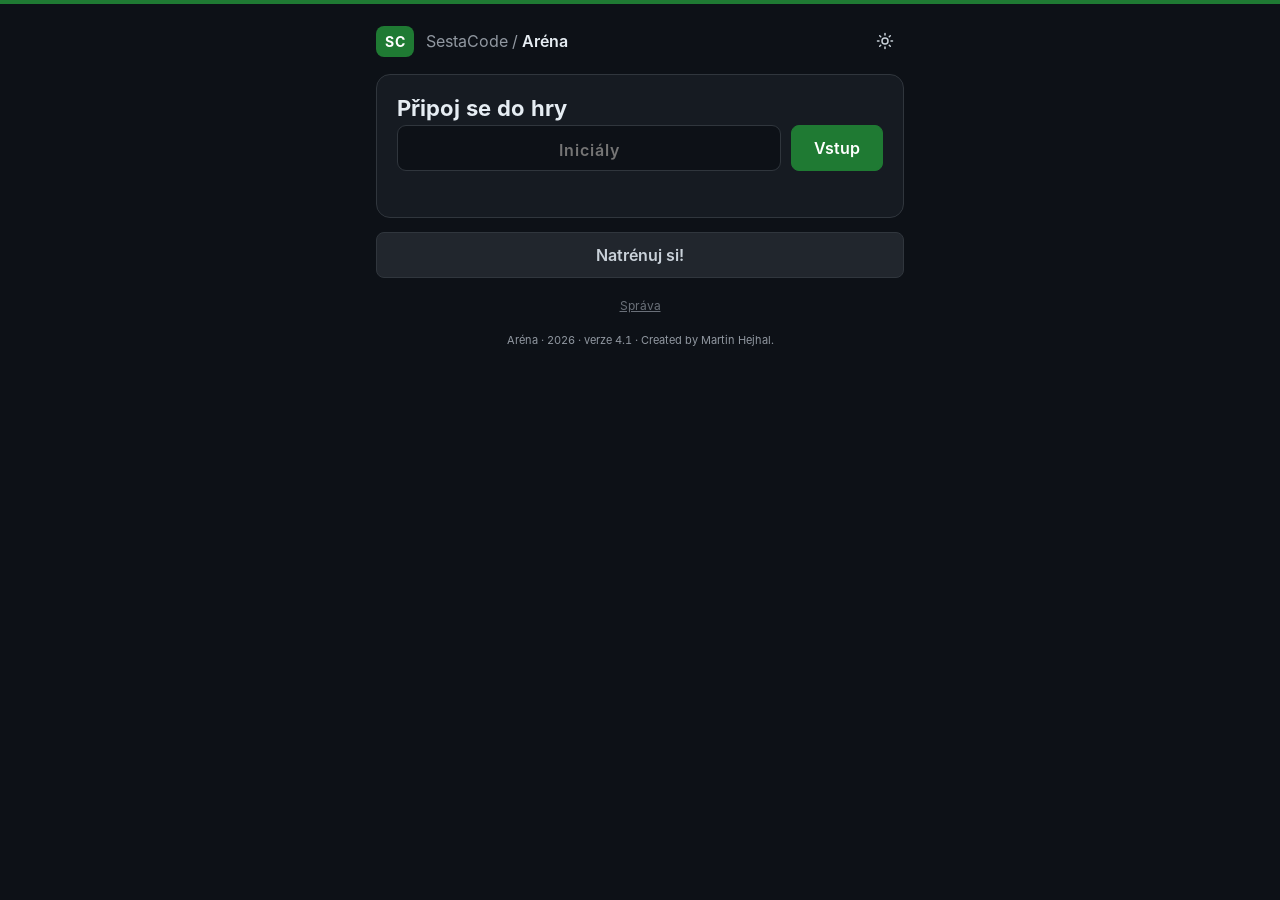
==== arena/index.html @ a72d05cd "Add files via upload" ====
<!DOCTYPE html>
<html lang="cs" data-theme="dark">
<head>
<meta charset="utf-8">
<meta name="viewport" content="width=device-width, initial-scale=1, viewport-fit=cover">
<title>SestaCode / Aréna</title>
<!-- Aréna v4.1 · 18. 11. 2026 · součást SestaCode (složka arena/) · Martin Hejhal -->
<link rel="icon" href="data:image/svg+xml,%3Csvg xmlns='http://www.w3.org/2000/svg' viewBox='0 0 32 32'%3E%3Crect width='32' height='32' rx='9' fill='%231A7F37'/%3E%3Cpath d='m20 22 6-6-6-6M12 10l-6 6 6 6' fill='none' stroke='%23fff' stroke-width='2.4' stroke-linecap='round' stroke-linejoin='round'/%3E%3C/svg%3E">
<style>
/* písmo ze SestaCode (shared/fonts) */
@font-face{font-family:'Inter';font-style:normal;font-weight:400;font-display:swap;src:url(../shared/fonts/inter-400.woff) format('woff')}
@font-face{font-family:'Inter';font-style:normal;font-weight:500;font-display:swap;src:url(../shared/fonts/inter-500.woff) format('woff')}
@font-face{font-family:'Inter';font-style:normal;font-weight:600;font-display:swap;src:url(../shared/fonts/inter-600.woff) format('woff')}
@font-face{font-family:'Inter';font-style:normal;font-weight:700;font-display:swap;src:url(../shared/fonts/inter-700.woff) format('woff')}
@font-face{font-family:'Inter';font-style:normal;font-weight:800;font-display:swap;src:url(../shared/fonts/inter-700.woff) format('woff')}
@font-face{font-family:'JetBrains Mono';font-style:normal;font-weight:400;font-display:swap;src:url(../shared/fonts/jetbrains-mono-400.woff) format('woff')}
@font-face{font-family:'JetBrains Mono';font-style:normal;font-weight:700;font-display:swap;src:url(../shared/fonts/jetbrains-mono-700.woff) format('woff')}
a.logo-tile{text-decoration:none}
:root,[data-theme="dark"]{
  --accent:#1F7A33;--accent-fg:#FFFFFF;--accent-soft:#11241A;--accent-text:#4AC26B;
  --text:#E6EDF3;--text-2:#C9D1D9;--muted:#9198A1;
  --bg-app:#161B22;--bg-work:#0D1117;--bg-canvas:#12171E;--bg-subtle:#21262D;--border:#30363D;
  --danger:#F85149;--coin:#D29922;--coin-b:#9E6A03;--wall:#4A525D;--wall-b:#6E7681;--cell:#1F252E;--cell-b:#3D4550;--grid:#0D1117;
  --seq-bg:#0C2138;--seq-b:#1F6FEB;--seq-t:#79C0FF;
  --rep-bg:#2A1A0C;--rep-b:#9A4F12;--rep-t:#FFA657;--if-bg:#221637;--if-b:#8957E5;--if-t:#D2A8FF;
  --p0:#4AC26B;--p1:#39C5CF;--p2:#F778BA;--p3:#FF7B72;--p4:#79C0FF;--p5:#E3B341;--p6:#D2A8FF;--p7:#FFA657;--p8:#C9D1D9;--p9:#C69C6D;--p10:#A371F7;--p11:#3FB9A0;--p12:#8B949E;--p13:#E5534B;
  --on-p:#0D1117;
}
[data-theme="light"]{
  --accent:#116329;--accent-fg:#FFFFFF;--accent-soft:#E3F2E7;--accent-text:#116329;
  --text:#1F2328;--text-2:#424A53;--muted:#59636E;
  --bg-app:#FFFFFF;--bg-work:#F6F8FA;--bg-canvas:#FFFFFF;--bg-subtle:#EFF2F5;--border:#D8DEE4;
  --danger:#CF222E;--coin:#D4A72C;--coin-b:#9A6700;--wall:#AEB8C2;--wall-b:#8C959F;--cell:#EDF0F3;--cell-b:#C3CBD3;--grid:#DCE1E6;
  --seq-bg:#DDF4FF;--seq-b:#54AEFF;--seq-t:#0550AE;
  --rep-bg:#FFF1E5;--rep-b:#FB8F44;--rep-t:#953800;--if-bg:#FBEFFF;--if-b:#C297FF;--if-t:#6639BA;
  --p0:#1A7F37;--p1:#1B7C83;--p2:#BF3989;--p3:#CF222E;--p4:#0969DA;--p5:#9A6700;--p6:#8250DF;--p7:#BC4C00;--p8:#424A53;--p9:#7D4E24;--p10:#6E40C9;--p11:#0A7B6A;--p12:#6E7781;--p13:#A40E26;
  --on-p:#FFFFFF;
}
*{box-sizing:border-box;-webkit-tap-highlight-color:transparent}
html,body{margin:0}
body{font-family:Inter,system-ui,-apple-system,"Segoe UI",sans-serif;font-feature-settings:"tnum";background:var(--bg-work);color:var(--text);font-size:14px;min-height:100vh}
body.t-mode{height:100vh;overflow:hidden}
button{font:inherit;color:inherit;cursor:pointer}
svg.i{width:18px;height:18px;fill:none;stroke:currentColor;stroke-width:2;stroke-linecap:round;stroke-linejoin:round;flex:none}
.mono{font-family:"JetBrains Mono",ui-monospace,monospace}
.view{display:none}
.view.on{display:flex}
.stripe{height:4px;background:var(--accent);flex:none}
.logo-tile{background:var(--accent);color:var(--accent-fg);font-weight:700;font-size:14px;padding:7px 9px;border-radius:8px;letter-spacing:.5px}
.ibtn{width:38px;height:38px;border-radius:8px;border:1px solid transparent;background:transparent;display:flex;align-items:center;justify-content:center;color:var(--text-2);flex:none}
.ibtn:hover{background:var(--bg-subtle);border-color:var(--border)}
.btn{height:38px;padding:0 15px;border-radius:8px;border:1px solid var(--border);background:var(--bg-subtle);display:inline-flex;align-items:center;justify-content:center;gap:7px;font-size:14px;font-weight:500;color:var(--text-2);white-space:nowrap}
.btn:hover{border-color:var(--muted)}
.btn.primary{background:var(--accent);border-color:var(--accent);color:var(--accent-fg)}
.btn.primary:hover{filter:brightness(1.1)}
.btn.ghost{background:transparent}
.btn[disabled]{opacity:.5;cursor:default;filter:none}
.btn.big{height:46px;font-size:16px;font-weight:600;padding:0 22px}
.card{background:var(--bg-app);border:1px solid var(--border);border-radius:14px}
.err{color:var(--danger);font-size:13px;min-height:18px;margin-top:8px}
.demo-badge{display:none;font-size:11px;color:var(--rep-t);border:1px solid var(--rep-b);border-radius:6px;padding:2px 7px}
body.demo .demo-badge{display:inline-block}

/* ===== Žák: vstup ===== */
#vStart,#vStudent{flex-direction:column;min-height:100vh}
.s-wrap{width:100%;max-width:560px;margin:0 auto;padding:18px 16px 28px;display:flex;flex-direction:column;gap:14px;flex:1}
.s-top{display:flex;align-items:center;gap:12px}
.s-top .nm{font-size:16px}.s-top .nm span{color:var(--muted)}.s-top .nm b{font-weight:600}
.s-top .sp{flex:1}
.join{padding:20px}
.join h1{margin:0 0 4px;font-size:22px}
.join p{margin:0 0 14px;color:var(--muted)}
.join-row{display:flex;gap:10px}
.join input{flex:1;min-width:0;height:46px;border-radius:9px;border:1px solid var(--border);background:var(--bg-work);color:var(--text);font:inherit;font-size:22px;font-weight:800;text-align:center;text-transform:uppercase;letter-spacing:4px}
.join input::placeholder{font-size:16px;letter-spacing:1px;font-weight:600;text-transform:none}
.join input:focus{outline:2px solid var(--accent-text);outline-offset:0}
.tut{padding:18px}
.tut h2{margin:0 0 4px;font-size:17px}
.tut>p{margin:0 0 12px;color:var(--muted);font-size:13px;line-height:1.5}
.tut-done{padding:14px 16px;color:var(--accent-text);background:var(--accent-soft);border-radius:10px;font-size:14px;line-height:1.5;margin-top:10px}
.sprava{align-self:center;background:none;border:none;color:var(--muted);font-size:12px;padding:6px 10px;text-decoration:underline;opacity:.7}
.s-foot{text-align:center;font-size:11px;color:var(--muted);padding-bottom:6px}
.miniwrap{display:flex;justify-content:center;margin:4px 0 14px}

/* ===== Žák: editor ===== */
.s-head{position:sticky;top:0;z-index:20;background:var(--bg-app);border-bottom:1px solid var(--border)}
.s-head-in{max-width:560px;margin:0 auto;display:flex;align-items:center;gap:12px;padding:10px 16px}
.me-tok{width:44px;height:44px;position:relative;flex:none}
.s-info{flex:1;min-width:0}
.s-info b{display:block;font-size:15px;font-weight:600}
.s-info small{color:var(--muted);font-size:12px}
.s-status{font-size:13px;line-height:1.5;padding:10px 14px;border-radius:10px;background:var(--bg-subtle);color:var(--text-2)}
.s-status.ok{background:var(--accent-soft);color:var(--accent-text)}
.s-status.run{background:var(--rep-bg);color:var(--rep-t)}

/* ===== Editor (společný) ===== */
.palette{display:flex;flex-wrap:wrap;gap:8px;margin-bottom:12px;padding-bottom:12px;border-bottom:1px solid var(--border)}
.palette.trash{border-radius:9px}
.steps{font-size:12px;color:var(--muted);white-space:nowrap;text-align:right;line-height:1.2}
.steps b{font-size:15px;font-weight:600;color:var(--muted)}
.steps.over,.steps.over b{color:var(--danger)}
.tools{display:flex;align-items:center;gap:8px;width:100%;flex-wrap:wrap;justify-content:space-between}
.tools .grp{display:flex;align-items:center;gap:6px}
.tools .btn{height:34px;font-size:13px;padding:0 12px}
.tools .stepl{font-size:13px;color:var(--muted);min-width:96px;text-align:center}
.tools .stepl b{color:var(--text);font-weight:600}
.sheet.full .tools{display:none}
.btn.danger{color:var(--danger);border-color:var(--danger);background:transparent}
.pal{display:inline-flex;align-items:center;gap:7px;height:40px;padding:0 13px;border-radius:8px;border:1px solid;font-size:14px;font-weight:600;cursor:grab;user-select:none;-webkit-user-select:none;-webkit-touch-callout:none}
.pal svg.i{width:16px;height:16px}
.palette.trash{outline:2px dashed var(--danger);outline-offset:4px}
.ed.locked .pal{opacity:.45;cursor:default}
.c-seq{background:var(--seq-bg);border-color:var(--seq-b);color:var(--seq-t)}
.c-rep{background:var(--rep-bg);border-color:var(--rep-b);color:var(--rep-t)}
.hint{font-size:12px;color:var(--muted);margin:0 0 10px;line-height:1.5}
.hint b{color:var(--accent-text);font-weight:600}
.prog{display:flex;flex-direction:column;gap:6px}
.item{display:flex;flex-direction:column;gap:6px}
.item.dragging{opacity:.3}
.blk{display:flex;align-items:center;gap:7px;min-height:42px;padding:4px 6px 4px 6px;border-radius:8px;border:1px solid;font-size:14px;font-weight:600;position:relative;user-select:none;-webkit-user-select:none;-webkit-touch-callout:none}
.blk.held{outline:2px solid var(--accent-text);outline-offset:1px}
.blk[data-drag]{cursor:grab}
.blk svg.i{width:16px;height:16px}
.hdl{width:26px;height:34px;display:flex;align-items:center;justify-content:center;touch-action:none;opacity:.6;cursor:grab;flex:none}
.hdl svg.i{width:16px;height:16px}
.blk .lbl{display:flex;align-items:center;gap:4px;white-space:nowrap}
@media (max-width:520px){.blk .acts [data-a=up],.blk .acts [data-a=down]{display:none}.blk .lbl .mini{width:28px}}
.blk .acts{margin-left:auto;display:flex;gap:2px}
.mini{width:32px;height:32px;border:none;background:transparent;border-radius:6px;display:inline-flex;align-items:center;justify-content:center;color:inherit;padding:0}
.mini:hover{background:rgba(127,127,127,.22)}
.mini svg.i{width:16px;height:16px}
.val{min-width:26px;height:28px;padding:0 6px;border-radius:6px;border:1px solid currentColor;display:inline-flex;align-items:center;justify-content:center;font-size:14px;font-weight:700}
.blk.active{outline:2px solid var(--text);outline-offset:1px}
.blk.drop-top::before,.blk.drop-bot::after{content:"";position:absolute;left:-4px;right:-4px;height:3px;border-radius:2px;background:var(--accent-text)}
.blk.drop-top::before{top:-5px}.blk.drop-bot::after{bottom:-5px}
.inner{margin-left:20px;padding:4px 0 4px 10px;border-left:2px solid var(--rep-b);display:flex;flex-direction:column;gap:6px}
.inner.if{border-left-color:var(--if-b)}
.c-if{background:var(--if-bg);border-color:var(--if-b);color:var(--if-t)}
.coin.big{left:17%;top:17%;width:66%;height:66%;display:flex;align-items:center;justify-content:center;font-size:var(--sf,10px);font-weight:800;color:#fff}
.knife{position:absolute;left:14%;top:14%;width:72%;height:72%;fill:#C9D1D9;stroke:#6E7681;stroke-width:1;stroke-linejoin:round}
.bot svg.kb{position:absolute;right:-12%;top:-12%;width:44%;height:44%;display:none;fill:#E6EDF3;stroke:#0D1117;stroke-width:1.2;stroke-linejoin:round;transform:none;overflow:visible}
.bot.has-knife svg.kb{display:block}
.prow .kn{width:15px;height:15px;fill:var(--text-2);flex:none}
.prow.out .chip{text-decoration:line-through}
.btn.beast{border-color:#1E7D34;color:#2EA043;background:transparent;font-weight:700}
body.beast{--text:#E6EDF3;--text-2:#C9D1D9;--muted:#9198A1;--accent-text:#2EA043;--seq-bg:#06162A;--seq-b:#1F6FEB;--seq-t:#79C0FF;--rep-bg:#1F1206;--rep-b:#BD561D;--rep-t:#FFA657;--if-bg:#170E29;--if-b:#8957E5;--if-t:#D2A8FF;--bg-app:#000;--bg-work:#000;--bg-canvas:#000;--bg-subtle:#0B0B0B;--border:#123A1C;--accent-soft:#06200D;
  --p0:#39FF14;--p1:#00E5FF;--p2:#FF2D95;--p3:#FF3B30;--p4:#2F7BFF;--p5:#FFD60A;--p6:#BF5AF2;--p7:#FF8A00;--p8:#FFFFFF;--p9:#00FFB3;--p10:#3D5AFE;--p11:#FF00FF;--p12:#C6FF00;--p13:#E040FB;--on-p:#000}
body.beast .card,body.beast .prow,body.beast .modal,body.beast .s-head,body.beast #vTeacher header,body.beast aside,body.beast .t-foot{background:#000}
#vTeacher.beast .btn.beast{background:#1E7D34;border-color:#1E7D34;color:#000}
#vTeacher.beast .sheet{background:#000;border-color:#145A26}
#vTeacher.beast .board{background:#000;border-color:#145A26}
#vTeacher.beast .cell{background:#000;border-color:#124F22}
#vTeacher.beast .cell.wall{background:#05170A;border-color:#1E7D34;background-image:repeating-linear-gradient(45deg,transparent 0 6px,rgba(30,125,52,.38) 6px 7px)}
#vTeacher.beast .bot .arw path{fill:#1E7D34!important;stroke-width:4}
#vTeacher.beast .bot.bump .arw path{stroke-width:7}
#vTeacher.beast .bot .lab{color:#000}
#vTeacher.beast .coin{background:radial-gradient(circle at 34% 30%,#FF9AA8 0 10%,#F0102F 30%,#A3001A 68%,#50000C 100%);border-color:#2B0006}
#vTeacher.beast .knife{left:6%;top:6%;width:88%;height:88%;fill:#E6EDF3;stroke:#8B949E}
#vTeacher.beast .bot svg.kb{width:54%;height:54%;right:-16%;top:-16%}
#vTeacher.beast .legend,#vTeacher.beast .tools .stepl{color:#2EA043}
#vTeacher.beast .count{background:rgba(0,0,0,.55);color:#2EA043}
.tag{font-size:11px;color:var(--muted)}
.add{min-height:38px;border:1px dashed var(--border);border-radius:8px;display:flex;align-items:center;padding:0 12px;font-size:13px;color:var(--muted);cursor:pointer;background:transparent;text-align:left;width:100%}
.add:hover{border-color:var(--muted)}
.add.sel{border-color:var(--accent-text);color:var(--accent-text);background:var(--accent-soft)}
.add.drop-in{border-style:solid;border-color:var(--accent-text);background:var(--accent-soft);color:var(--accent-text)}
.code{margin-top:12px;background:var(--bg-work);border:1px solid var(--border);border-radius:8px;padding:10px 12px;font-size:13px;line-height:1.6;white-space:pre;overflow-x:auto;color:var(--text-2)}
.code .kw{color:var(--rep-t)}.code .fn{color:var(--seq-t)}.code .cm{color:var(--muted)}
.ghost{position:fixed;left:0;top:0;z-index:200;pointer-events:none;opacity:.92;box-shadow:0 8px 24px rgba(0,0,0,.35);border-radius:8px}

/* ===== Tabule (učitel) ===== */
#vTeacher{flex-direction:column;height:100vh}
#vTeacher header{height:64px;flex:none;display:flex;align-items:center;gap:14px;padding:0 18px;background:var(--bg-app);border-bottom:1px solid var(--border)}
.crumb{font-size:16px}.crumb span{color:var(--muted)}.crumb b{font-weight:600}
.hicons{margin-left:auto;display:flex;gap:6px;align-items:center}
.t-main{flex:1;display:flex;min-height:0}
aside{width:236px;flex:none;background:var(--bg-app);border-right:1px solid var(--border);overflow-y:auto;padding:12px}
.work{flex:1;display:flex;flex-direction:column;min-width:0}
.bar{height:60px;flex:none;display:flex;align-items:center;gap:10px;padding:0 16px;background:var(--bg-app);border-bottom:1px solid var(--border)}
.stat{display:flex;align-items:baseline;gap:6px;padding-right:14px;margin-right:4px;border-right:1px solid var(--border)}
.stat small{color:var(--muted);font-size:12px}.stat b{font-size:16px;font-weight:600}
.stat:last-of-type{border-right:none}
.bar .sp{flex:1}
.area{flex:1;min-height:0;padding:14px;display:flex}
.sheet{flex:1;background:var(--bg-canvas);border:1px solid var(--border);border-radius:16px;display:flex;flex-direction:column;align-items:center;justify-content:center;position:relative;min-height:0;overflow:hidden}
.sheet.full{position:fixed;inset:0;z-index:60;border-radius:0;border:none}
.t-foot{height:28px;flex:none;display:flex;align-items:center;gap:10px;padding:0 18px;font-size:11px;color:var(--muted);background:var(--bg-app);border-top:1px solid var(--border)}
.small-bar{display:none;background:var(--accent-soft);color:var(--accent-text);font-size:13px;padding:8px 18px;border-bottom:1px solid var(--border)}
@media (max-width:1023px){.small-bar{display:block}}
.joinurl{font-size:13px;color:var(--muted);margin-bottom:10px;text-align:center}
.joinurl b{color:var(--text);font-size:15px}
.sheet.full .joinurl{display:none}
.boardwrap{display:flex;flex-direction:column;align-items:center;gap:10px}
.board{position:relative;background:var(--grid);border:1px solid var(--border);border-radius:12px;display:grid;padding:var(--pad);gap:var(--gap)}
.cell{background:var(--cell);border-radius:5px;position:relative;border:1px solid var(--cell-b)}
.cell.wall{background:var(--wall);border-color:var(--wall-b);background-image:repeating-linear-gradient(45deg,transparent 0 6px,rgba(127,127,127,.18) 6px 7px)}
.coin{position:absolute;left:32%;top:32%;width:36%;height:36%;border-radius:50%;background:var(--coin);border:2px solid var(--coin-b)}
.tr{position:absolute;width:3px;height:3px;border-radius:50%;opacity:.75}
.bot{position:absolute;width:var(--c);height:var(--c);transition:left .22s ease,top .22s ease;pointer-events:none;z-index:3}
.bot svg.arw{position:absolute;left:1px;top:1px;width:calc(100% - 2px);height:calc(100% - 2px);transition:transform .22s ease;overflow:visible}
.bot .arw path{stroke-width:6;stroke-linejoin:round}
.bot .lab{position:absolute;left:0;top:0;right:0;bottom:0;display:flex;flex-direction:column;align-items:center;justify-content:center;color:var(--on-p);transition:transform .22s ease;line-height:1}
.bot .lab b{font-size:var(--lf,14px);font-weight:800;letter-spacing:.5px}
.bot .lab small{font-size:var(--sf,10px);font-weight:700;margin-top:1px}
.bot.bump .arw path{stroke:var(--danger)!important;stroke-width:8}
.bot.pushed .arw path{stroke:var(--text)!important;stroke-dasharray:10 7;stroke-width:7}
.bot svg.crown{position:absolute;left:50%;top:-30%;width:50%;height:auto;transform:translateX(-50%);display:none;fill:#FFD33D;stroke:#7D5A00;stroke-width:1.2;stroke-linejoin:round;overflow:visible}
.bot.lead{z-index:5}.bot.lead svg.crown{display:block}
.crown-i{width:14px;height:10px;fill:#FFD33D;stroke:#7D5A00;stroke-width:1.2;stroke-linejoin:round;flex:none}
.legend{font-size:12px;color:var(--muted);margin-right:6px}
.count{position:absolute;left:0;top:0;right:0;bottom:0;display:none;align-items:center;justify-content:center;z-index:70;font-size:min(34vh,260px);font-weight:800;color:var(--text);background:rgba(13,17,23,.45)}
[data-theme="light"] .count{background:rgba(255,255,255,.55)}
.count.on{display:flex}

.plhead{display:flex;align-items:baseline;justify-content:space-between;margin:2px 2px 10px}
.plhead b{font-size:14px;font-weight:600}.plhead span{font-size:12px;color:var(--muted)}
.plist{display:flex;flex-direction:column;gap:5px}
.prow{border:1px solid var(--border);border-radius:9px;padding:6px 6px 6px 10px}
.prow-h{display:flex;align-items:center;gap:8px}
.chip{min-width:28px;height:22px;padding:0 5px;border-radius:5px;display:inline-flex;align-items:center;justify-content:center;font-size:12px;font-weight:800;color:var(--on-p);flex:none}
.prow-h .st{font-size:12px;color:var(--muted);flex:1;min-width:0;white-space:nowrap;overflow:hidden;text-overflow:ellipsis}
.dot{width:10px;height:10px;border-radius:50%;flex:none;background:var(--danger)}
.dot.ok{background:var(--accent-text)}
.prow.off{opacity:.45}
.prow-h .gap{flex:1}
.tstats{display:flex;align-items:center;margin-left:28px}
.tstats .stat:last-child{border-right:none}
.qrbox{background:#fff;border-radius:14px;padding:18px;width:min(72vh,80vw);margin:0 auto}
.qrbox svg{width:100%;height:auto;display:block}
.qrurl{text-align:center;font-size:clamp(18px,3vw,30px);font-weight:700;margin:18px 0 4px;word-break:break-all}
#ovQr .modal{width:auto;max-width:96vw;padding:26px}
.trainbtn{align-self:stretch}
.prow-h .sc{font-weight:700;font-size:15px;min-width:20px;text-align:right}
.prow .prog{margin:8px 0 4px}
.prow .blk{min-height:30px;font-size:12px}
.empty{font-size:13px;color:var(--muted);line-height:1.5;padding:8px 2px}

.toast{position:fixed;left:50%;bottom:44px;transform:translateX(-50%);background:var(--text);color:var(--bg-app);padding:10px 16px;border-radius:9px;font-size:13px;display:flex;gap:12px;align-items:center;z-index:300;opacity:0;pointer-events:none;transition:opacity .15s;max-width:92vw}
.toast.show{opacity:1;pointer-events:auto}
.toast button{background:none;border:none;color:inherit;font-weight:700;text-decoration:underline;padding:0}
.overlay{position:fixed;left:0;top:0;right:0;bottom:0;background:rgba(1,4,9,.55);display:none;align-items:center;justify-content:center;z-index:150;padding:12px}
.overlay.show{display:flex}
.modal{background:var(--bg-app);border:1px solid var(--border);border-radius:16px;width:min(540px,100%);max-height:90vh;overflow-y:auto;padding:22px}
.modal h2{margin:0 0 4px;font-size:18px}
.modal .sub{color:var(--muted);font-size:13px;margin:0 0 16px;line-height:1.5}
.modal h3{font-size:13px;margin:18px 0 8px;color:var(--muted);font-weight:600;text-transform:uppercase;letter-spacing:.4px}
.frow{display:flex;align-items:center;gap:10px;padding:7px 0;border-bottom:1px solid var(--border);font-size:13px}
.frow label{flex:1}
.frow small{display:block;color:var(--muted);font-size:11px}
.frow input[type=number],.frow select,.modal input[type=password]{height:34px;border-radius:7px;border:1px solid var(--border);background:var(--bg-work);color:var(--text);padding:0 8px;font:inherit}
.frow input[type=number]{width:80px}
.frow input[type=checkbox]{width:18px;height:18px;accent-color:var(--accent)}
.mfoot{display:flex;gap:8px;justify-content:flex-end;margin-top:18px;flex-wrap:wrap}
.res{display:flex;flex-direction:column;gap:6px;margin:12px 0}
.res div{display:flex;align-items:center;gap:10px;padding:8px 12px;border:1px solid var(--border);border-radius:10px;font-size:14px}
.res div.win{border-color:var(--accent-text);background:var(--accent-soft)}
.res .pl{width:26px;font-weight:700;color:var(--muted)}
.res .s{margin-left:auto;font-weight:700}
</style>
</head>
<body>

<!-- ===== Žák: vstup ===== -->
<div class="view" id="vStart">
  <div class="stripe"></div>
  <div class="s-wrap">
    <div class="s-top"><a class="logo-tile" href="../" title="Rozcestník SestaCode">SC</a><span class="nm"><span>SestaCode /</span> <b>Aréna</b></span><span class="sp"></span><span class="demo-badge">ukázkový režim</span><button class="ibtn themeBtn" title="Tmavý / světlý režim" aria-label="Tmavý / světlý režim"></button></div>
    <div class="card join">
      <h1>Připoj se do hry</h1>
      <div class="join-row"><input id="jIn" maxlength="2" autocomplete="off" autocapitalize="characters" spellcheck="false" placeholder="Iniciály"><button class="btn primary big" id="jBtn">Vstup</button></div>
      <div class="err" id="jErr"></div>
    </div>
    <button class="btn big trainbtn" id="trainBtn">Natrénuj si!</button>
    <div class="card tut" id="tut" style="display:none">
      <h2>Trenažér</h2>
      <div class="miniwrap"><div class="board" id="tutBoard"></div></div>
      <div class="ed" id="edTut" data-ed="tut">
        <div class="palette" id="tutPal"></div>
        <div class="prog" id="tutProg"></div>
      </div>
      <div id="tutMsg"></div>
      <div style="margin-top:12px;display:flex;gap:8px"><button class="btn primary" id="tutRun"><svg class="i" viewBox="0 0 24 24"><path d="M7 4v16l13-8z"/></svg>Spustit</button><button class="btn" id="tutAgain" style="display:none">Opakovat</button><span class="steps" id="tutSteps" style="margin-left:auto;align-self:center"></span></div>
    </div>
    <button class="sprava" id="toTeacher">Správa</button>
    <div class="s-foot">Aréna · 2026 · verze 4.1 · Created by Martin Hejhal.</div>
  </div>
</div>

<!-- ===== Žák: programování ===== -->
<div class="view" id="vStudent">
  <div class="stripe"></div>
  <div class="s-head"><div class="s-head-in">
    <div class="me-tok" id="sTok"></div>
    <div class="s-info"><b id="sTitle">Kolo 1</b><small id="sSub">0 mincí</small></div>
    <span class="steps" id="gSteps"></span>
    <button class="btn primary" id="sendBtn">Odeslat</button>
  </div></div>
  <div class="s-wrap">
    <div class="s-status" id="sStatus"></div>
    <div class="card" style="padding:14px">
      <div class="ed" id="edGame" data-ed="game">
        <div class="palette" id="gPal"></div>
        <div class="prog" id="gProg"></div>
        <div id="gPy"></div>
      </div>
    </div>
    <div class="s-foot">Aréna · 2026 · verze 4.1 · Created by Martin Hejhal. <span class="demo-badge">ukázkový režim</span></div>
  </div>
</div>

<!-- ===== Učitel: tabule ===== -->
<div class="view" id="vTeacher">
  <div class="stripe"></div>
  <header>
    <a class="logo-tile" href="../" title="Rozcestník SestaCode">SC</a><span class="crumb"><span>SestaCode /</span> <b>Aréna</b> <span>· Správa</span></span>
    <div class="tstats" id="tStats"></div>
    <div class="hicons">
      <span class="demo-badge">ukázkový režim</span>
      <button class="btn" id="tQr" title="QR kód pro žáky">QR</button>
      <span id="tAct"></span>
      <button class="ibtn" id="tSettings" title="Nastavení" aria-label="Nastavení"><svg class="i" viewBox="0 0 24 24"><path d="M4 21v-7M4 10V3M12 21v-9M12 8V3M20 21v-5M20 12V3M1 14h6M9 8h6M17 16h6"/></svg></button>
      <button class="ibtn themeBtn" title="Tmavý / světlý režim" aria-label="Tmavý / světlý režim"></button>
      <button class="ibtn" id="tLogout" title="Odejít ze Správy" aria-label="Odejít ze Správy"><svg class="i" viewBox="0 0 24 24"><path d="M15 4h4v16h-4M10 8l-4 4 4 4M6 12h10"/></svg></button>
    </div>
  </header>
  <div class="small-bar">Správa je určená pro počítač připojený k tabuli.</div>
  <div class="t-main">
    <aside>
      <div class="plhead"><b>Žáci</b><span id="tCount"></span></div>
      <div class="plist" id="tPlayers"></div>
    </aside>
    <div class="work">
      <div class="area"><div class="sheet" id="tSheet">
        <div class="boardwrap"><div class="board" id="tBoard"></div>
          <div class="tools">
            <div class="grp"><button class="btn" id="rpPrev" title="Předchozí krok (←)" aria-label="Předchozí krok"><svg class="i" viewBox="0 0 24 24"><path d="M15 18l-6-6 6-6"/></svg></button><span class="stepl" id="rpLabel"></span><button class="btn" id="rpNext" title="Další krok (→)" aria-label="Další krok"><svg class="i" viewBox="0 0 24 24"><path d="M9 18l6-6-6-6"/></svg></button></div>
            <div class="grp"><span class="legend" id="tLegend"></span><button class="btn" id="tbShuffle">Zamíchat mince</button><button class="btn" id="tbNew">Nová hra</button><button class="btn" id="tbNewKick">Nová hra a odhlásit žáky</button><button class="btn beast" id="tbBeast">Beast Mode</button><button class="btn danger" id="tbEnd">Konec</button></div>
          </div>
        </div>
        <div class="count" id="tCountdown"></div>
      </div></div>
    </div>
  </div>
  <div class="t-foot">Aréna · 2026 · verze 4.1 · Created by Martin Hejhal.</div>
</div>

<div class="toast" id="toast"></div>
<div class="overlay" id="ovPw"><div class="modal">
  <h2>Správa</h2><p class="sub">Zadej heslo učitele.</p>
  <input type="password" id="pwIn" placeholder="Heslo" style="width:100%" autocomplete="off">
  <div class="err" id="pwErr"></div>
  <div class="mfoot"><button class="btn" data-close>Zrušit</button><button class="btn primary" id="pwOk">Vstoupit</button></div>
</div></div>
<div class="overlay" id="ovQr"><div class="modal"><div class="qrbox" id="qrBox"></div><div class="qrurl" id="qrUrl"></div><div class="mfoot" style="justify-content:center"><button class="btn" data-close>Zavřít</button></div></div></div>
<div class="overlay" id="ovSet"><div class="modal" id="mSet"></div></div>
<div class="overlay" id="ovEnd"><div class="modal" id="mEnd"></div></div>

<script>
/* ===================== Konfigurace ===================== */
const VERSION='4.1';
const FB_CONFIG={
  apiKey:"AIzaSyAdlrwhz0dkTKl9pYi6VYe1fxENhNM7J0o",
  authDomain:"sestacode-arena.firebaseapp.com",
  projectId:"sestacode-arena",
  storageBucket:"sestacode-arena.firebasestorage.app",
  messagingSenderId:"784486887881",
  appId:"1:784486887881:web:c75839a9eb79e55347f818"
};
const FB_VER='10.12.2';
const HESLO='informatika';
const DEMO=/[?&]demo=1/.test(location.search)||location.protocol==='file:';
if(DEMO)document.body.classList.add('demo');
const DEF_SET={map:0,bots:0,botLvl:'mix',maxBlocks:8,maxSteps:25,forMax:3,speed:600,python:false,sv:36};
const LVL={zacatecnik:'Začátečník',stredni:'Střední',chytry:'Chytrý'};
const ls={get(k,d){try{const v=localStorage.getItem('scode:arena:'+k);return v==null?d:JSON.parse(v)}catch(e){return d}},set(k,v){try{localStorage.setItem('scode:arena:'+k,JSON.stringify(v))}catch(e){}},del(k){try{localStorage.removeItem('scode:arena:'+k)}catch(e){}}};
const ss={get(k,d){try{const v=sessionStorage.getItem('scode:arena:'+k);return v==null?d:JSON.parse(v)}catch(e){return d}},set(k,v){try{sessionStorage.setItem('scode:arena:'+k,JSON.stringify(v))}catch(e){}},del(k){try{sessionStorage.removeItem('scode:arena:'+k)}catch(e){}}};
const $=id=>document.getElementById(id);
const sleep=ms=>new Promise(r=>setTimeout(r,ms));

/* barvy 14–29 pro větší třídy */
(()=>{let d='',l='';for(let i=14;i<30;i++){const h=Math.round((i*137.5)%360);d+=`--p${i}:hsl(${h} 62% 66%);`;l+=`--p${i}:hsl(${h} 60% 36%);`}
  let bz='';for(let i=14;i<30;i++)bz+=`--p${i}:hsl(${Math.round((i*137.5)%360)} 100% 55%);`;
  const st=document.createElement('style');st.textContent=`:root,[data-theme="dark"]{${d}}[data-theme="light"]{${l}}body.beast{${bz}}`;document.head.appendChild(st)})();

/* ===================== Ikony ===================== */
const IC={
  F:'<path d="M12 19V5M5 12l7-7 7 7"/>',
  L:'<path d="M9 14L4 9l5-5M4 9h10a6 6 0 0 1 6 6v5"/>',
  R:'<path d="M15 14l5-5-5-5M20 9H10a6 6 0 0 0-6 6v5"/>',
  REP:'<path d="M4 12V9a3 3 0 0 1 3-3h13M17 3l3 3-3 3M20 12v3a3 3 0 0 1-3 3H4M7 21l-3-3 3-3"/>',
  IF:'<circle cx="6" cy="18" r="2.5"/><circle cx="18" cy="6" r="2.5"/><path d="M6 3v12.5M18 8.5a9 9 0 0 1-9 9"/>',
  up:'<path d="M18 15l-6-6-6 6"/>',down:'<path d="M6 9l6 6 6-6"/>',x:'<path d="M18 6L6 18M6 6l12 12"/>',
  plus:'<path d="M12 5v14M5 12h14"/>',minus:'<path d="M5 12h14"/>',
  play:'<path d="M7 4v16l13-8z"/>',refresh:'<path d="M20 11A8 8 0 0 0 4.6 8M4 4v4h4M4 13a8 8 0 0 0 15.4 3M20 20v-4h-4"/>',
  grip:'<path d="M9 5h.01M9 12h.01M9 19h.01M15 5h.01M15 12h.01M15 19h.01" stroke-width="3"/>',
  code:'<path d="M8 8l-4 4 4 4M16 8l4 4-4 4"/>',kick:'<path d="M15 4h4v16h-4M10 8l-4 4 4 4M6 12h10"/>',
  sun:'<circle cx="12" cy="12" r="4"/><path d="M12 2v2M12 20v2M4.9 4.9l1.4 1.4M17.7 17.7l1.4 1.4M2 12h2M20 12h2M4.9 19.1l1.4-1.4M17.7 6.3l1.4-1.4"/>',
  moon:'<path d="M12 3a6 6 0 0 0 9 9 9 9 0 1 1-9-9z"/>'
};
const ic=(n,cls='i')=>`<svg class="${cls}" viewBox="0 0 24 24">${IC[n]}</svg>`;
const ARROW='M50 5 L94 44 L94 94 L6 94 L6 44 Z';
const CROWN='<svg class="crown" viewBox="0 0 24 16"><path d="M2 14h20l-1.5-10-5 4.5L12 1 8.5 8.5l-5-4.5z"/></svg>';
const crownI='<svg class="crown-i" viewBox="0 0 24 16"><path d="M2 14h20l-1.5-10-5 4.5L12 1 8.5 8.5l-5-4.5z"/></svg>';
const NAME={F:'Move',L:'Turn L',R:'Turn R',REP:'For',IF:'If wall'};
const KNIFE_P='M20.5 3c1 3.5-3 9.5-9.5 12.5l-2.5-2.5zM9 13.5l2.5 2.5-5 5a1.6 1.6 0 0 1-2.5-2.5z';
const knifeSvg=(cls)=>`<svg class="${cls}" viewBox="0 0 24 24"><path d="${KNIFE_P}"/></svg>`;
const CLS={F:'c-seq',L:'c-seq',R:'c-seq',REP:'c-rep',IF:'c-if'};
const ACT=['F','L','R'];

/* ===================== Mapy a svět ===================== */
const MAPS=[
  {name:'Náměstí',walls:[[2,2],[3,2],[5,3],[5,4],[7,1]],coins:[[1,1],[3,0],[4,2],[2,4],[6,0],[3,3],[6,4],[1,3],[7,3],[7,2],[0,1],[2,3],[4,4],[6,2]],big:[[6,4]],knife:[[4,3]]},
  {name:'Bludiště',walls:[[2,1],[3,1],[4,1],[2,3],[3,3],[6,2],[6,3],[6,4]],coins:[[1,2],[3,2],[5,2],[4,4],[1,4],[0,2],[5,0],[2,0],[7,1],[7,4],[0,1],[2,2],[5,4],[3,4]],big:[[5,4]],knife:[[4,3]]},
  {name:'Ostrovy',walls:[[2,1],[3,1],[2,2],[5,3],[6,3],[5,4],[7,4]],coins:[[3,2],[1,1],[5,0],[6,1],[4,4],[1,4],[6,2],[3,4],[7,2],[7,1],[0,1],[4,2],[1,3],[5,1]],big:[[4,4]],knife:[[4,3]]}
];
const GW=15,GH=10;
function mirror(list,W,H){const s=new Set();for(const [x,y] of list)for(const [a,b] of [[x,y],[W-1-x,y],[x,H-1-y],[W-1-x,H-1-y]])s.add(a+','+b);return s}
const BOTS=[['Alfa','AL'],['Beta','BE'],['Gama','GA'],['Delta','DE'],['Epsilon','EP'],['Zéta','ZE'],['Éta','ET'],['Théta','TH'],['Ióta','IO'],['Kappa','KA'],['Lambda','LA'],['Mí','MI'],['Ný','NY']];
const DX=[0,1,0,-1],DY=[-1,0,1,0];
function blocked(w,x,y){return x<0||y<0||x>=w.W||y>=w.H||w.walls.has(x+','+y)}
function robotAt(w,x,y){return w.robots.find(r=>!r.out&&r.x===x&&r.y===y)}

/* ===================== Program ===================== */
let NID=1;
const mk=(t,o={})=>Object.assign({id:NID++,t},o);
function cost(b){if(b.t==='REP'||b.t==='IF')return 1+Math.max(1,countBlocks(b.body));return 1}
function countBlocks(list){let n=0;for(const b of list)n+=cost(b);return n}
function findNode(list,id){for(const b of list){if(b.id===id)return b;if(b.body){const f=findNode(b.body,id);if(f)return f}}return null}
function findParent(list,id,key='main'){for(let i=0;i<list.length;i++){const b=list[i];if(b.id===id)return {list,i,key};if(b.body){const f=findParent(b.body,id,b.id+':body');if(f)return f}}return null}
function path(list,id,acc=[]){for(const b of list){if(b.id===id)return [...acc,b];if(b.body){const f=path(b.body,id,[...acc,b]);if(f)return f}}return null}
function containerIn(prog,key){if(key==='main')return prog;const n=findNode(prog,+key.split(':')[0]);return n?n.body:null}
function forDepth(b){if(b.t==='REP')return 1+Math.max(0,...b.body.map(forDepth));return 0}
function keyDepth(prog,key){if(key==='main')return 0;return (path(prog,+key.split(':')[0])||[]).filter(b=>b.t==='REP').length}
function freshNode(t){return t==='REP'?mk('REP',{n:3,body:[]}):t==='IF'?mk('IF',{body:[]}):mk(t)}
function stepsOf(list){let n=0;for(const b of list)n+=b.t==='REP'?b.n*stepsOf(b.body):b.t==='IF'?stepsOf(b.body):1;return n}
function strip(list){return list.map(b=>b.t==='REP'?{t:'REP',n:b.n,body:strip(b.body)}:b.t==='IF'?{t:'IF',body:strip(b.body)}:{t:b.t})}
function withIds(list){return list.map(b=>b.t==='REP'?mk('REP',{n:b.n,body:withIds(b.body||[])}):b.t==='IF'?mk('IF',{body:withIds(b.body||[])}):mk(b.t))}
/* bezpečné převzetí programu od žáka */
function sanitize(raw,set){
  let list;try{list=typeof raw==='string'?JSON.parse(raw):raw}catch(e){return []}
  const clean=(l,depth)=>{const out=[];if(!Array.isArray(l))return out;for(const b of l.slice(0,40)){if(!b)continue;
    if(ACT.includes(b.t))out.push(mk(b.t));
    else if(b.t==='IF'&&set.beast){out.push(mk('IF',{body:clean(b.body,depth+1).filter(x=>ACT.includes(x.t)).slice(0,1)}))}
    else if(b.t==='REP'&&depth<2){out.push(mk('REP',{n:Math.max(2,Math.min(9,parseInt(b.n)||2)),body:clean(b.body,depth+1).slice(0,set.forMax)}))}}return out};
  const all=clean(list,0);const res=[];let used=0;for(const b of all){const c=cost(b);if(used+c>set.maxBlocks)break;res.push(b);used+=c}return res;
}
function* exec(list,w,ri){for(const n of list){if(n.t==='REP'){for(let k=0;k<n.n;k++)yield* exec(n.body,w,ri)}else if(n.t==='IF'){const r=w.robots[ri];if(blocked(w,r.x+DX[r.d],r.y+DY[r.d]))yield* exec(n.body,w,ri)}else yield n}}
function stepWorld(w,acts,order,ev){
  const collect=r=>{const k=r.x+','+r.y;
    if(w.coins.has(k)){w.coins.delete(k);const v=w.big&&w.big.has(k)?4:1;if(v>1)w.big.delete(k);r.score+=v;ev&&ev.push({t:'coin',a:r.i})}
    if(w.knives&&w.knives.has(k)){w.knives.delete(k);r.knife=true;ev&&ev.push({t:'knife',a:r.i})}};
  for(const i of order){
    const a=acts[i];if(!a)continue;const r=w.robots[i];if(r.out)continue;
    if(a.t==='L'){r.d=(r.d+3)%4;r.rot-=90}
    else if(a.t==='R'){r.d=(r.d+1)%4;r.rot+=90}
    else{
      const tx=r.x+DX[r.d],ty=r.y+DY[r.d];
      if(blocked(w,tx,ty)){ev&&ev.push({t:'bump',a:i});continue}
      const o=robotAt(w,tx,ty);
      if(o&&(r.knife||o.knife)){
        if(r.knife&&o.knife){r.knife=false;o.knife=false;ev&&ev.push({t:'clash',a:i,b:o.i});continue}
        if(r.knife){o.out=true;ev&&ev.push({t:'kill',a:i,b:o.i});r.x=tx;r.y=ty;collect(r);continue}
        r.out=true;ev&&ev.push({t:'kill',a:o.i,b:i});continue;
      }
      if(o){
        if(r.score<o.score){ev&&ev.push({t:'weak',a:i,b:o.i});continue}
        const px=tx+DX[r.d],py=ty+DY[r.d];
        if(blocked(w,px,py)||robotAt(w,px,py)){ev&&ev.push({t:'stuck',a:i,b:o.i});continue}
        o.x=px;o.y=py;ev&&ev.push({t:'push',a:i,b:o.i});collect(o);
      }
      r.x=tx;r.y=ty;collect(r);
    }
  }
}

/* ===================== Editor (žák i simulátor) ===================== */
const ED={
  tut:{steps:'tutSteps',maxSteps:12,key:'tut',prog:[],target:'main',max:6,forMax:3,locked:false,pal:'tutPal',el:'tutProg',hint:'tutHint',py:null,python:false,root:'edTut'},
  game:{steps:'gSteps',maxSteps:25,key:'game',prog:[],target:'main',max:8,forMax:3,locked:false,pal:'gPal',el:'gProg',hint:'gHint',py:'gPy',python:false,root:'edGame',onChange:()=>studentChanged()}
};
function container(ctx,key){return containerIn(ctx.prog,key)}
function canPlace(ctx,node,key,isMove){
  const list=container(ctx,key);if(!list)return 'Sem příkaz nejde vložit.';
  if(isMove&&key!=='main'){const kid=+key.split(':')[0];if(kid===node.id||findNode([node],kid))return 'Cyklus nejde vložit sám do sebe.'}
  const others=list.filter(b=>b.id!==node.id).length;
  if(!isMove&&node.t==='IF'&&!ctx.beast)return 'If wall je jen v Beast Mode.';
  const owner=key==='main'?null:findNode(ctx.prog,+key.split(':')[0]);
  if(owner&&owner.t==='IF'){
    if(!ACT.includes(node.t))return 'Do If wall patří jen Move, Turn R nebo Turn L.';
    if(others>=1)return 'Do If wall se vejde jen jeden příkaz.';
  }else if(key!=='main'){
    if(others>=ctx.forMax)return `Do jednoho cyklu se vejdou nejvýš ${ctx.forMax} příkazy.`;
    if(keyDepth(ctx.prog,key)+forDepth(node)>2)return 'Cyklus jde do cyklu vnořit jen jednou.';
  }
  const sim=JSON.parse(JSON.stringify(ctx.prog));
  placeOp(sim,isMove?null:JSON.parse(JSON.stringify(node)),key,0,isMove?node.id:null);
  if(countBlocks(sim)>ctx.max)return node.t==='REP'&&!isMove?`Cyklus zabere aspoň 2 příkazy a program má nejvýš ${ctx.max}.`:`Program má nejvýš ${ctx.max} příkazů.`;
  return '';
}
function placeOp(prog,node,key,idx,moveId){
  if(moveId!=null){const p=findParent(prog,moveId);node=p.list.splice(p.i,1)[0];const tl=containerIn(prog,key);if(p.list===tl&&p.i<idx)idx--}
  const list=containerIn(prog,key);list.splice(Math.min(idx,list.length),0,node);return node;
}
function limitOf(ctx,key){if(key==='main')return 1e9;const o=findNode(ctx.prog,+key.split(':')[0]);return o&&o.t==='IF'?1:ctx.forMax}
function afterAdd(ctx,node,key){
  if(node.t==='REP'||node.t==='IF'){ctx.target=node.id+':body';return}
  if(key==='main'||container(ctx,key).length<limitOf(ctx,key))return;
  const p=findParent(ctx.prog,+key.split(':')[0]);ctx.target=p?p.key:'main';
  if(ctx.target!=='main'&&container(ctx,ctx.target).length>=limitOf(ctx,ctx.target))ctx.target='main';
}
function changed(ctx){renderEditor(ctx);ctx.onChange&&ctx.onChange()}
function addBlock(ctx,t){
  if(ctx.locked)return;
  let key=ctx.target;if(!container(ctx,key)){key='main';ctx.target='main'}
  const node=freshNode(t);const why=canPlace(ctx,node,key,false);if(why){toast(why);return}
  placeOp(ctx.prog,node,key,container(ctx,key).length,null);afterAdd(ctx,node,key);changed(ctx);
}
function deleteNode(ctx,id){
  const p=findParent(ctx.prog,id);if(!p)return;const b=p.list[p.i];
  const snap={prog:JSON.stringify(ctx.prog),target:ctx.target};
  p.list.splice(p.i,1);if(!container(ctx,ctx.target))ctx.target='main';
  toast(`Smazáno: ${NAME[b.t]}`,()=>{ctx.prog=JSON.parse(snap.prog);ctx.target=snap.target;changed(ctx)});
}
function progAction(ctx,id,a){
  if(ctx.locked)return;
  const p=findParent(ctx.prog,id);if(!p)return;const b=p.list[p.i];
  if(a==='del')deleteNode(ctx,id);
  if(a==='up'&&p.i>0)[p.list[p.i-1],p.list[p.i]]=[p.list[p.i],p.list[p.i-1]];
  if(a==='down'&&p.i<p.list.length-1)[p.list[p.i+1],p.list[p.i]]=[p.list[p.i],p.list[p.i+1]];
  if(a==='plus')b.n=Math.min(9,b.n+1);
  if(a==='minus')b.n=Math.max(2,b.n-1);
  changed(ctx);
}
function rowActs(b,edit){if(!edit)return '';return `<span class="acts"><button class="mini" data-a="up" data-id="${b.id}" title="Posunout nahoru" aria-label="Posunout nahoru">${ic('up')}</button><button class="mini" data-a="down" data-id="${b.id}" title="Posunout dolů" aria-label="Posunout dolů">${ic('down')}</button><button class="mini" data-a="del" data-id="${b.id}" title="Smazat" aria-label="Smazat">${ic('x')}</button></span>`}
function renderList(ctx,list,key,ro){
  const edit=!ro;let h='';
  list.forEach((b,i)=>{
    const at=`data-id="${b.id}" data-k="${key}" data-idx="${i}" data-t="${b.t}"${edit?' data-drag="move"':''}`;
    const act=ctx&&ctx.active===b.id?' active':'';
    const hdl=edit?`<span class="hdl" aria-hidden="true">${ic('grip')}</span>`:'';
    h+=`<div class="item">`;
    if(b.t==='REP'){
      const n=edit?`<button class="mini" data-a="minus" data-id="${b.id}" aria-label="Méně">${ic('minus')}</button><span class="val">${b.n}</span><button class="mini" data-a="plus" data-id="${b.id}" aria-label="Více">${ic('plus')}</button>`:`<b>${b.n}</b>`;
      h+=`<div class="blk c-rep" ${at}>${hdl}${ic('REP')}<span class="lbl">For ${n}${edit?'':'×'}</span>${rowActs(b,edit)}</div>`;
      h+=`<div class="inner">${renderList(ctx,b.body,b.id+':body',ro)}${edit&&b.body.length<ctx.forMax?`<button class="add${ctx.target===b.id+':body'?' sel':''}" data-k="${b.id}:body" data-idx="${b.body.length}">+ (${b.body.length}/${ctx.forMax})</button>`:''}${ro&&!b.body.length?'<div class="tag">(prázdné)</div>':''}</div>`;
    }else if(b.t==='IF'){
      h+=`<div class="blk c-if" ${at}>${hdl}${ic('IF')}<span class="lbl">If wall</span>${rowActs(b,edit)}</div>`;
      h+=`<div class="inner if">${renderList(ctx,b.body,b.id+':body',ro)}${edit&&!b.body.length?`<button class="add${ctx.target===b.id+':body'?' sel':''}" data-k="${b.id}:body" data-idx="0">+ (0/1)</button>`:''}${ro&&!b.body.length?'<div class="tag">(prázdné)</div>':''}</div>`;
    }else h+=`<div class="blk ${CLS[b.t]}${act}" ${at}>${hdl}${ic(b.t)}<span class="lbl">${NAME[b.t]}</span>${rowActs(b,edit)}</div>`;
    h+='</div>';
  });
  return h;
}
function renderEditor(ctx){
  $(ctx.root).classList.toggle('locked',ctx.locked);
  $(ctx.pal).innerHTML=['F','R','L','REP'].concat(ctx.beast?['IF']:[]).map(t=>`<button class="pal ${CLS[t]}" data-add="${t}" data-drag="add">${ic(t)}${NAME[t]}</button>`).join('');
  const used=countBlocks(ctx.prog);
  let h=renderList(ctx,ctx.prog,'main',ctx.locked);
  if(!ctx.locked){const free=Math.max(0,ctx.max-used);for(let k=0;k<free;k++)h+=`<button class="add${ctx.target==='main'?' sel':''}" data-k="main" data-idx="${ctx.prog.length}">${used+k+1}</button>`}
  if(ctx.locked&&!ctx.prog.length)h='<div class="hint">Program je prázdný.</div>';
  $(ctx.el).innerHTML=h;
  if(ctx.steps){const k=stepsOf(ctx.prog),mx=ctx.maxSteps;const el=$(ctx.steps);el.className='steps'+(k>mx?' over':'');el.innerHTML=`<b>${k} / ${mx}</b><br>kroků`;el.title=k>mx?`Program má ${k} kroků, provede se jen prvních ${mx}.`:''}
  if(ctx.py)$(ctx.py).innerHTML=ctx.python?`<div class="code mono">${pyHtml(ctx.prog)}</div>`:'';
}
function py(list,ind){if(!list.length)return ind+'<span class="kw">pass</span>\n';let s='';
  for(const b of list){if(b.t==='F')s+=ind+'<span class="fn">forward</span>()\n';else if(b.t==='L')s+=ind+'<span class="fn">turn_left</span>()\n';else if(b.t==='R')s+=ind+'<span class="fn">turn_right</span>()\n';
    else if(b.t==='IF')s+=`${ind}<span class="kw">if</span> <span class="fn">wall_ahead</span>():\n`+py(b.body,ind+'    ');
    else s+=`${ind}<span class="kw">for</span> i <span class="kw">in</span> <span class="fn">range</span>(${b.n}):\n`+py(b.body,ind+'    ')}return s}
function pyHtml(list){return list.length?py(list,'').trimEnd():'<span class="cm"># empty program</span>'}

/* klikání v editoru */
document.addEventListener('click',e=>{
  if(suppressClick)return;
  const root=e.target.closest('[data-ed]');if(!root)return;const ctx=ED[root.dataset.ed];
  const pal=e.target.closest('[data-add]');if(pal){addBlock(ctx,pal.dataset.add);return}
  const a=e.target.closest('[data-a]');if(a){progAction(ctx,+a.dataset.id,a.dataset.a);return}
  const k=e.target.closest('.add[data-k]');if(k&&!ctx.locked){ctx.target=k.dataset.k;renderEditor(ctx)}
});

/* přetahování myší i prstem (pointer events) */
let PD=null,suppressClick=false;
function dropTargetAt(ctx,x,y){
  const el=document.elementFromPoint(x,y);if(!el)return null;
  const progEl=$(ctx.el);
  if(PD.kind==='move'&&el.closest('#'+ctx.pal))return {trash:true,el:$(ctx.pal)};
  const t=el.closest('.blk,.add');if(!t||!progEl.contains(t))return null;
  if(t.classList.contains('add'))return {el:t,key:t.dataset.k,idx:+t.dataset.idx,cls:'drop-in'};
  const r=t.getBoundingClientRect(),lower=y>r.top+r.height/2;
  if(lower&&(t.dataset.t==='REP'||t.dataset.t==='IF'))return {el:t,key:t.dataset.id+':body',idx:0,cls:'drop-bot'};
  return {el:t,key:t.dataset.k,idx:+t.dataset.idx+(lower?1:0),cls:lower?'drop-bot':'drop-top'};
}
function clearDrop(){document.querySelectorAll('.drop-top,.drop-bot,.drop-in').forEach(e=>e.classList.remove('drop-top','drop-bot','drop-in'));document.querySelectorAll('.palette.trash').forEach(e=>e.classList.remove('trash'))}
function beginPD(src,x,y){
  const root=src.closest('[data-ed]');if(!root)return null;const ctx=ED[root.dataset.ed];if(!ctx||ctx.locked)return null;
  return {ctx,kind:src.dataset.drag,t:src.dataset.add,id:src.dataset.id?+src.dataset.id:null,x0:x,y0:y,started:false,src};
}
function moveDrag(x,y){
  PD.ghost.style.transform=`translate(${x-PD.gx}px,${y-PD.gy}px)`;
  clearDrop();PD.drop=null;PD.why=null;
  const t=dropTargetAt(PD.ctx,x,y);
  if(t){
    if(t.trash){t.el.classList.add('trash');PD.drop=t}
    else{const node=PD.kind==='move'?findNode(PD.ctx.prog,PD.id):{id:-1,t:PD.t,n:3,body:[]};
      const why=canPlace(PD.ctx,node,t.key,PD.kind==='move');if(!why){t.el.classList.add(t.cls);PD.drop=t}else PD.why=why}
  }
  PD.sy=y<80?-12:y>innerHeight-80?12:0;
}
function startDrag(){
  PD.started=true;
  const r=PD.src.getBoundingClientRect();
  const g=PD.src.cloneNode(true);g.classList.add('ghost');g.classList.remove('held');g.style.width=r.width+'px';g.style.height=r.height+'px';
  g.querySelectorAll('.acts').forEach(a=>a.remove());document.body.appendChild(g);
  PD.ghost=g;PD.gx=PD.x0-r.left;PD.gy=PD.y0-r.top;
  if(PD.kind==='move'){const it=PD.src.closest('.item');it&&it.classList.add('dragging')}
  PD.scrollT=setInterval(()=>{if(PD&&PD.sy){window.scrollBy(0,PD.sy)}},30);
}
function endDrag(){clearDrop();if(PD){if(PD.ghost)PD.ghost.remove();clearInterval(PD.scrollT);clearTimeout(PD.timer);PD.src&&PD.src.classList.remove('held')}document.querySelectorAll('.dragging').forEach(e=>e.classList.remove('dragging'))}
function finishDrag(){
  const pd=PD;endDrag();PD=null;suppressClick=true;setTimeout(()=>suppressClick=false,350);
  const ctx=pd.ctx;if(ctx.locked)return;
  if(!pd.drop){if(pd.why)toast(pd.why);return}
  if(pd.drop.trash){deleteNode(ctx,pd.id);changed(ctx);return}
  const isMove=pd.kind==='move';const node=isMove?findNode(ctx.prog,pd.id):freshNode(pd.t);
  if(canPlace(ctx,node,pd.drop.key,isMove))return;
  placeOp(ctx.prog,isMove?null:node,pd.drop.key,pd.drop.idx,isMove?node.id:null);
  if(!isMove)afterAdd(ctx,node,pd.drop.key);
  changed(ctx);
}
/* myš */
document.addEventListener('pointerdown',e=>{
  if(e.pointerType!=='mouse'||e.button>0)return;
  const src=e.target.closest('[data-drag]');if(!src||e.target.closest('button.mini'))return;
  PD=beginPD(src,e.clientX,e.clientY);
});
document.addEventListener('pointermove',e=>{
  if(!PD||PD.touch)return;
  if(!PD.started){if(Math.hypot(e.clientX-PD.x0,e.clientY-PD.y0)<6)return;startDrag()}
  e.preventDefault();moveDrag(e.clientX,e.clientY);
});
document.addEventListener('pointerup',()=>{if(!PD||PD.touch)return;if(PD.started)finishDrag();else PD=null});
/* dotyk: podrž příkaz a táhni (za úchyt hned) */
document.addEventListener('touchstart',e=>{
  if(e.touches.length>1){if(PD){endDrag();PD=null}return}
  const t=e.touches[0];const src=e.target.closest('[data-drag]');if(!src||e.target.closest('button.mini'))return;
  PD=beginPD(src,t.clientX,t.clientY);if(!PD)return;
  PD.touch=true;PD.lx=t.clientX;PD.ly=t.clientY;
  const arm=()=>{if(!PD)return;PD.armed=true;src.classList.add('held');if(navigator.vibrate)try{navigator.vibrate(12)}catch(err){}};
  if(e.target.closest('.hdl'))arm();else PD.timer=setTimeout(arm,250);
},{passive:true});
document.addEventListener('touchmove',e=>{
  if(!PD||!PD.touch)return;const t=e.touches[0];PD.lx=t.clientX;PD.ly=t.clientY;
  if(!PD.armed){if(Math.hypot(t.clientX-PD.x0,t.clientY-PD.y0)>8){clearTimeout(PD.timer);PD=null}return}
  e.preventDefault();
  if(!PD.started)startDrag();
  moveDrag(t.clientX,t.clientY);
},{passive:false});
document.addEventListener('touchend',e=>{
  if(!PD||!PD.touch)return;clearTimeout(PD.timer);
  if(PD.armed){e.preventDefault();if(PD.started)finishDrag();else{endDrag();PD=null;suppressClick=true;setTimeout(()=>suppressClick=false,350)}}
  else PD=null;
},{passive:false});
document.addEventListener('touchcancel',()=>{if(PD){endDrag();PD=null}});
document.addEventListener('contextmenu',e=>{if(e.target.closest('[data-drag]'))e.preventDefault()});

/* ===================== Hrací plocha ===================== */
function colorOf(ci){return `var(--p${ci%30})`}
function Board(el,W,H){
  const b={el,W,H,cells:[],toks:{},cell:40,gap:3,pad:8};
  b.build=()=>{el.innerHTML='';b.cells=[];b.toks={};el.style.gridTemplateColumns=`repeat(${W},var(--c))`;el.style.gridTemplateRows=`repeat(${H},var(--c))`;
    for(let i=0;i<W*H;i++){const c=document.createElement('div');c.className='cell';el.appendChild(c);b.cells.push(c)}};
  b.size=cell=>{b.cell=cell;el.style.setProperty('--c',cell+'px');el.style.setProperty('--gap',b.gap+'px');el.style.setProperty('--pad',b.pad+'px');el.style.setProperty('--lf',Math.round(cell*0.29)+'px');el.style.setProperty('--sf',Math.round(cell*0.22)+'px')};
  b.fit=(w,h)=>{b.size(Math.max(16,Math.min(90,Math.floor(Math.min((w-2*b.pad-(W-1)*b.gap)/W,(h-2*b.pad-(H-1)*b.gap)/H)))))};
  b.render=(w,trails,fx,lead,showScore)=>{
    const tm={};(trails||[]).forEach((t,i)=>t.forEach(k=>{(tm[k]=tm[k]||new Set()).add(i)}));
    const n=w.robots.length||1;
    for(let y=0;y<H;y++)for(let x=0;x<W;x++){const k=x+','+y,c=b.cells[y*W+x];c.className='cell'+(w.walls.has(k)?' wall':'');
      let h=w.coins.has(k)?(w.big&&w.big.has(k)?'<span class="coin big">4</span>':'<span class="coin"></span>'):'';
      if(w.knives&&w.knives.has(k))h+=knifeSvg('knife');
      if(tm[k])for(const i of tm[k]){const a=i/n*2*Math.PI,r=w.robots[i];if(!r)continue;h+=`<span class="tr" style="background:${colorOf(r.ci)};left:calc(50% + ${Math.round(Math.sin(a)*38)}% - 1.5px);top:calc(50% - ${Math.round(Math.cos(a)*38)}% - 1.5px)"></span>`}
      c.innerHTML=h}
    const ids=new Set(w.robots.filter(r=>!r.out).map(r=>r.id));
    for(const id in b.toks)if(!ids.has(id)){b.toks[id].remove();delete b.toks[id]}
    const k=b.cell*0.08;
    w.robots.forEach((r,i)=>{
      if(r.out)return;
      let e=b.toks[r.id];
      if(!e){e=document.createElement('div');e.className='bot';e.innerHTML=`<svg class="arw" viewBox="0 0 100 100"><path d="${ARROW}"/></svg><span class="lab"><b></b><small></small></span>${CROWN}${knifeSvg('kb')}`;el.appendChild(e);b.toks[r.id]=e}
      e.classList.toggle('has-knife',!!r.knife);
      const p=e.querySelector('path');p.style.fill=colorOf(r.ci);p.style.stroke=colorOf(r.ci);
      e.querySelector('.lab b').textContent=r.label;e.querySelector('.lab small').textContent=showScore?r.score:'';
      e.style.left=(b.pad+r.x*(b.cell+b.gap))+'px';e.style.top=(b.pad+r.y*(b.cell+b.gap))+'px';
      e.querySelector('.arw').style.transform=`rotate(${r.rot}deg)`;
      e.querySelector('.lab').style.transform=`translate(${-DX[r.d]*k}px,${-DY[r.d]*k}px)`;
      e.classList.toggle('bump',!!fx&&fx[i]==='bump');e.classList.toggle('pushed',!!fx&&fx[i]==='pushed');e.classList.toggle('lead',!!lead&&lead.has(r.id));
    });
  };
  return b;
}
function tokenHtml(label,score,ci,size,lead){return `<div class="bot${lead?' lead':''}" style="width:${size}px;height:${size}px;position:relative;--lf:${Math.round(size*0.3)}px;--sf:${Math.round(size*0.22)}px"><svg class="arw" viewBox="0 0 100 100"><path d="${ARROW}" style="fill:${colorOf(ci)};stroke:${colorOf(ci)}"/></svg><span class="lab" style="transform:translateY(${Math.round(size*0.08)}px)"><b>${label}</b>${score==null?'':`<small>${score}</small>`}</span>${CROWN}</div>`}

/* ===================== Datová vrstva: Firebase / ukázkový režim ===================== */
let B=null;
async function backend(){
  if(B)return B;
  B=DEMO?demoBackend():await fbBackend();
  return B;
}
async function fbBackend(){
  const base=`https://www.gstatic.com/firebasejs/${FB_VER}/`;
  const [{initializeApp},au,fs]=await Promise.all([import(base+'firebase-app.js'),import(base+'firebase-auth.js'),import(base+'firebase-firestore.js')]);
  const app=initializeApp(FB_CONFIG);const auth=au.getAuth(app);const db=fs.getFirestore(app);
  let uid=null;
  const ready=new Promise((res,rej)=>{au.onAuthStateChanged(auth,u=>{if(u){uid=u.uid;res(uid)}});au.signInAnonymously(auth).catch(rej)});
  const mainRef=fs.doc(db,'arena','main');
  const pl=id=>fs.doc(db,'arena','main','players',id),pr=id=>fs.doc(db,'arena','main','programs',id);
  const coll=(name,cb)=>fs.onSnapshot(fs.collection(db,'arena','main',name),qs=>{const o={};qs.forEach(d=>o[d.id]=d.data());cb(o)},e=>console.warn(e));
  return {demo:false,init:()=>ready,
    join:async id=>{await ready;await fs.setDoc(pl(id),{uid,name:id,joinedAt:Date.now(),beat:Date.now()},{merge:true})},
    beat:id=>fs.updateDoc(pl(id),{beat:Date.now()}).catch(()=>{}),
    send:async(id,d)=>{await ready;await fs.setDoc(pr(id),Object.assign({uid},d))},
    setMain:async d=>{await ready;await fs.setDoc(mainRef,d)},
    kick:async id=>{await fs.deleteDoc(pr(id)).catch(()=>{});await fs.deleteDoc(pl(id))},
    onMain:cb=>fs.onSnapshot(mainRef,s=>cb(s.exists()?s.data():null),e=>console.warn(e)),
    onPlayers:cb=>coll('players',cb),onPrograms:cb=>coll('programs',cb),
    onPlayer:(id,cb)=>fs.onSnapshot(pl(id),s=>cb(s.exists()?s.data():null),e=>console.warn(e))};
}
function demoBackend(){
  const K='scode:arena:demo';
  const empty=()=>({main:null,players:{},programs:{}});
  const load=()=>{try{return JSON.parse(localStorage.getItem(K))||empty()}catch(e){return empty()}};
  let uid=ss.get('demouid',null);if(!uid){uid='u'+Math.random().toString(36).slice(2,9);ss.set('demouid',uid)}
  const subs=[];const emit=()=>{const db=load();subs.slice().forEach(s=>s(db))};
  window.addEventListener('storage',e=>{if(e.key===K)emit()});
  const save=fn=>{const db=load();fn(db);localStorage.setItem(K,JSON.stringify(db));setTimeout(emit,0)};
  const sub=(pick,cb)=>{let last;const f=db=>{const v=pick(db);const s=JSON.stringify(v);if(s!==last){last=s;cb(v==null?null:JSON.parse(s))}};subs.push(f);setTimeout(()=>f(load()),0);return ()=>{const i=subs.indexOf(f);if(i>=0)subs.splice(i,1)}};
  return {demo:true,init:async()=>uid,
    join:async id=>{const p=load().players[id];if(p&&p.uid!==uid){const e=new Error('taken');e.code='permission-denied';throw e}save(db=>{db.players[id]=Object.assign({},db.players[id],{uid,name:id,joinedAt:Date.now(),beat:Date.now()})})},
    beat:async id=>save(db=>{if(db.players[id])db.players[id].beat=Date.now()}),
    send:async(id,d)=>save(db=>{db.programs[id]=Object.assign({uid},d)}),
    setMain:async d=>save(db=>{db.main=d}),
    kick:async id=>save(db=>{delete db.players[id];delete db.programs[id]}),
    onMain:cb=>sub(db=>db.main,cb),onPlayers:cb=>sub(db=>db.players,cb),onPrograms:cb=>sub(db=>db.programs,cb),
    onPlayer:(id,cb)=>sub(db=>db.players[id]||null,cb)};
}

/* ===================== Pohledy ===================== */
function show(v){['vStart','vStudent','vTeacher'].forEach(x=>$(x).classList.toggle('on',x===v));document.body.classList.toggle('t-mode',v==='vTeacher')}
let tToast=null;
function toast(msg,undo){
  const t=$('toast');t.innerHTML=`<span>${msg}</span>`+(undo?'<button>Vrátit</button>':'');
  if(undo)t.querySelector('button').onclick=()=>{undo();t.classList.remove('show')};
  t.classList.add('show');clearTimeout(tToast);tToast=setTimeout(()=>t.classList.remove('show'),undo?5000:3200);
}
function plural(n,a,b,c){return n===1?a:n>1&&n<5?b:c}

/* ===================== Simulátor (tutoriál) ===================== */
const TUT={W:7,H:5,running:false};
function tutWorld(){return {W:7,H:5,walls:new Set(['4,1','4,3','2,4','2,0']),coins:new Set(['3,2','6,2','5,0','6,4','1,1']),robots:[{id:'me',label:'TY',i:0,ci:0,x:0,y:2,d:1,rot:90,score:0}]}}
let tutB=null;
function initTutorial(){
  tutB=Board($('tutBoard'),7,5);tutB.gap=3;tutB.pad=6;tutB.build();
  resetTutorial();
}
function resetTutorial(){
  TUT.w=tutWorld();TUT.running=false;ED.tut.locked=false;ED.tut.active=null;
  const w=Math.min(420,$('tut').clientWidth-36);if(w>0)tutB.fit(w,w*5/7);
  tutB.render(TUT.w,null,null,null,true);renderEditor(ED.tut);
  $('tutMsg').innerHTML='';$('tutRun').style.display='';$('tutAgain').style.display='none';
}
$('trainBtn').onclick=()=>{const open=$('tut').style.display==='none';$('tut').style.display=open?'':'none';$('trainBtn').classList.toggle('primary',!open);if(open){resetTutorial();$('tut').scrollIntoView({behavior:'smooth',block:'start'})}};
$('tutAgain').onclick=()=>resetTutorial();
$('tutRun').onclick=async()=>{
  const ctx=ED.tut;if(TUT.running)return;
  if(!ctx.prog.length){toast('Nejdřív poskládej program.');return}
  TUT.running=true;ctx.locked=true;renderEditor(ctx);$('tutRun').style.display='none';
  const w=TUT.w;const lab=($('jIn').value||'TY').toUpperCase().slice(0,2)||'TY';w.robots[0].label=lab;
  const g=exec(ctx.prog,w,0);const trail=[[w.robots[0].x+','+w.robots[0].y]];let steps=0;
  tutB.render(w,trail,null,null,true);await sleep(400);
  while(steps<12){const v=g.next();if(v.done)break;ctx.active=v.value.id;const ev=[];stepWorld(w,[v.value],[0],ev);trail[0].push(w.robots[0].x+','+w.robots[0].y);steps++;
    const fx=ev.some(e=>e.t==='bump')?['bump']:null;tutB.render(w,trail,fx,null,true);renderEditor(ctx);await sleep(550)}
  ctx.active=null;renderEditor(ctx);tutB.render(w,trail,null,null,true);
  const c=w.robots[0].score;
  $('tutMsg').innerHTML=`<div class="tut-done">${steps} ${plural(steps,'krok','kroky','kroků')} · ${c} ${plural(c,'mince','mince','mincí')}</div>`;
  $('tutAgain').style.display='';
};

/* ===================== Žák ===================== */
const ST={id:null,round:null,sent:false,dirty:false,main:null,unsub:[],beatT:null};
function normId(v){return (v||'').replace(/[^\p{L}]/gu,'').toUpperCase().slice(0,2)}
$('jIn').addEventListener('input',e=>{const v=normId(e.target.value);if(e.target.value!==v)e.target.value=v;$('jErr').textContent=''});
$('jIn').addEventListener('keydown',e=>{if(e.key==='Enter')join()});
$('jBtn').onclick=()=>join();
async function join(auto){
  const id=auto||normId($('jIn').value);
  if(id.length!==2){$('jErr').textContent='Napiš dvě písmena.';return}
  $('jBtn').disabled=true;$('jBtn').textContent='Připojuji';$('jErr').textContent='';
  try{
    await backend();await B.init();
    await B.join(id);
    ST.id=id;ss.set('me',id);startStudent();
  }catch(e){
    console.warn(e);ss.del('me');
    if(!auto)$('jErr').textContent=e&&e.code==='permission-denied'?`Iniciály ${id} už někdo používá. Zkus jiné.`:'Nepodařilo se připojit. Zkontroluj internet a zkus to znovu.';
    show('vStart');
  }finally{$('jBtn').disabled=false;$('jBtn').textContent='Vstup'}
}
function startStudent(){
  show('vStudent');window.scrollTo(0,0);
  ST.round=null;ST.sent=false;ST.dirty=false;
  ST.unsub.push(B.onMain(m=>{ST.main=m;studentMain()}));
  ST.unsub.push(B.onPlayer(ST.id,p=>{if(!p&&ST.id)leaveStudent(ST.main&&ST.main.phase==='closed'?'Hra skončila.':'Učitel tě odhlásil ze hry.')}));
  clearInterval(ST.beatT);ST.beatT=setInterval(()=>{if(ST.id)B.beat(ST.id)},45000);
  studentMain();
}
function leaveStudent(msg){
  ST.unsub.forEach(u=>{try{u()}catch(e){}});ST.unsub=[];clearInterval(ST.beatT);
  ST.id=null;ss.del('me');document.body.classList.remove('beast');ED.game.prog=[];ED.game.target='main';
  show('vStart');$('jErr').textContent=msg||'';
}
function studentMain(){
  const m=ST.main,ctx=ED.game;
  if(m&&m.settings){const st=m.settings,e=st.eff||st;ctx.max=e.maxBlocks;ctx.forMax=st.forMax;ctx.python=!!st.python;ctx.maxSteps=e.maxSteps||25;ctx.beast=!!st.beast}
  document.body.classList.toggle('beast',!!(m&&m.settings&&m.settings.beast&&m.phase!=='closed'));
  const round=m?m.round:null;
  if(m&&(round!==ST.round||m.gameId!==ST.gameId)){ST.round=round;ST.gameId=m.gameId;ctx.prog=[];ctx.target='main';ST.sent=false;ST.dirty=false}
  const closed=!m||m.phase==='closed';
  const me=m&&m.world?m.world.robots.find(r=>r.id===ST.id):null;
  ctx.locked=!m||m.phase!=='plan'||!!(me&&me.out);
  const sc=me?me.score:0;
  let rank='';if(m&&m.world&&me){const sorted=m.world.robots.map(r=>r.score).sort((a,b)=>b-a);rank=` · ${sorted.indexOf(sc)+1}. místo z ${m.world.robots.length}`}
  const lead=m&&m.world&&sc>0&&sc===Math.max(...m.world.robots.map(r=>r.score));
  $('sTok').innerHTML=tokenHtml(ST.id||'',null,me?me.ci:0,44,lead);
  $('sTitle').textContent=closed?'Aréna':`Kolo ${m.round}`;
  $('sSub').textContent=`${sc} ${plural(sc,'mince','mince','mincí')}${rank}${me&&me.knife?' · máš nůž':''}${ctx.beast?' · Beast Mode':''}`;
  const s=$('sStatus');s.className='s-status';s.style.display='';
  if(closed){s.textContent='Aktuálně neprobíhá žádné kolo.'}
  else if(m.phase==='end'){s.textContent='Hra skončila. Výsledky jsou na tabuli.'}
  else if(me&&me.out){s.classList.add('run');s.textContent='Jsi vyřazený do konce hry.'}
  else if(m.phase==='run'){s.classList.add('run');s.textContent='Kolo běží. Sleduj tabuli.'}
  else if(ST.sent&&!ST.dirty){s.classList.add('ok');s.textContent='Odesláno ✓'}
  else if(ST.sent&&ST.dirty){s.textContent='Upraveno, pošli znovu.'}
  else{s.textContent='';s.style.display='none'}
  const btn=$('sendBtn');btn.disabled=ctx.locked;btn.textContent=ST.sent&&!ST.dirty?'Odesláno':ST.sent?'Odeslat znovu':'Odeslat';
  btn.classList.toggle('primary',!(ST.sent&&!ST.dirty));
  renderEditor(ctx);
}
function studentChanged(){if(ST.sent){ST.dirty=true}studentMain()}
$('sendBtn').onclick=async()=>{
  const ctx=ED.game;if(ctx.locked||!ST.id)return;
  if(!ctx.prog.length){toast('Nejdřív poskládej program.');return}
  const btn=$('sendBtn');btn.disabled=true;btn.textContent='Odesílám';
  try{await B.send(ST.id,{round:ST.round,gameId:ST.gameId||null,prog:JSON.stringify(strip(ctx.prog)),sentAt:Date.now()});ST.sent=true;ST.dirty=false;toast('Program odeslán.')}
  catch(e){console.warn(e);toast('Nepodařilo se odeslat. Zkontroluj internet a zkus to znovu.')}
  studentMain();
};

/* ===================== Učitel: vstup ===================== */
$('toTeacher').onclick=()=>{$('ovPw').classList.add('show');$('pwIn').value='';$('pwErr').textContent='';setTimeout(()=>$('pwIn').focus(),50)};
$('pwIn').addEventListener('keydown',e=>{if(e.key==='Enter')$('pwOk').click()});
$('pwOk').onclick=()=>{if($('pwIn').value===HESLO){$('ovPw').classList.remove('show');ss.set('ucitel',true);startTeacher()}else $('pwErr').textContent='Špatné heslo.'};
document.querySelectorAll('[data-close]').forEach(b=>b.onclick=()=>b.closest('.overlay').classList.remove('show'));
document.querySelectorAll('.overlay').forEach(o=>o.addEventListener('mousedown',e=>{if(e.target===o&&o.id!=='ovEnd')o.classList.remove('show')}));
$('tLogout').onclick=()=>{ss.del('ucitel');location.href=location.pathname+location.search};

/* ===================== Učitel: tabule ===================== */
const T={main:null,world:null,players:{},programs:{},set:Object.assign({},DEF_SET),loaded:{main:false,players:false},running:false,pending:false,last:{},open:{},trails:null,fx:null,saveT:null};
let tB=null;
async function startTeacher(){
  show('vTeacher');
  T.url=(location.origin+location.pathname).replace(/index\.html$/,'')+(DEMO?'?demo=1':'');
  tB=Board($('tBoard'),GW,GH);tB.build();
  try{await backend();await B.init()}catch(e){console.warn(e);toast('Nepodařilo se připojit k databázi. Zkontroluj internet.');return}
  B.onMain(m=>{if(!T.loaded.main){T.loaded.main=true;loadMain(m)}else if(m&&!T.running&&T.main&&m.gameId!==T.main.gameId){loadMain(m)}});
  B.onPlayers(p=>{T.players=p||{};T.loaded.players=true;syncRobots();renderTeacher()});
  B.onPrograms(p=>{T.programs=p||{};renderTeacher()});
  setInterval(()=>{if(!T.running)renderPlayers()},15000);
  window.addEventListener('resize',fitTeacher);
}
function ES(){const s=T.set;return s.beast?{maxBlocks:12,maxSteps:50,speed:Math.round(s.speed*0.45)}:{maxBlocks:s.maxBlocks,maxSteps:s.maxSteps,speed:s.speed}}
function effSet(){return Object.assign({},T.set,ES())}
function newGameId(){return Date.now().toString(36)+Math.random().toString(36).slice(2,6)}
function loadMain(m){
  if(m&&m.world&&m.v===3&&m.phase!=='closed'){
    T.main=m;T.set=Object.assign({},DEF_SET,m.settings||{});if(T.set.sv!==36){T.set.maxSteps=25;T.set.sv=36}
    const mp=MAPS[m.world.map]||MAPS[0];
    T.world={W:GW,H:GH,map:m.world.map,total:m.world.total,walls:mirror(mp.walls,GW,GH),coins:new Set(m.world.coins),big:new Set(m.world.big||[]),knives:new Set(m.world.knives||[]),robots:m.world.robots.map(r=>Object.assign({},r,{rot:r.d*90}))};
  }else{newGame(false);saveMain()}
  syncRobots();fitTeacher();renderTeacher();
}
function newGame(save=true){
  const mp=MAPS[T.set.map]||MAPS[0];
  const old=T.world?T.world.robots:[];
  T.world={W:GW,H:GH,map:T.set.map,walls:mirror(mp.walls,GW,GH),coins:mirror(mp.coins,GW,GH),robots:[]};
  T.world.big=T.set.beast?new Set([...mirror(mp.big||[],GW,GH)].filter(k=>T.world.coins.has(k))):new Set();
  T.world.knives=T.set.beast?mirror(mp.knife||[],GW,GH):new Set();
  T.world.total=T.world.coins.size;
  for(const r of old){const n=Object.assign({},r,{score:0,knife:false,out:false});placeRobot(T.world,n);T.world.robots.push(n)}
  T.main={v:3,gameId:newGameId(),phase:'plan',round:1,settings:Object.assign({},T.set),world:null};
  T.trails=null;T.fx=null;T.last={};T.replay=null;
  if(save)saveMain();
}
function perimeter(W,H){const p=[];for(let x=0;x<W;x++)p.push([x,0]);for(let y=1;y<H;y++)p.push([W-1,y]);for(let x=W-2;x>=0;x--)p.push([x,H-1]);for(let y=H-2;y>0;y--)p.push([0,y]);return p}
function placeRobot(w,r){
  let best=null,bd=-1;
  for(const [x,y] of perimeter(w.W,w.H)){const k=x+','+y;if(w.walls.has(k)||w.coins.has(k)||(w.knives&&w.knives.has(k))||robotAt(w,x,y))continue;
    let d=99;for(const o of w.robots)d=Math.min(d,Math.abs(o.x-x)+Math.abs(o.y-y));if(d>bd){bd=d;best=[x,y]}}
  if(!best){outer:for(let y=0;y<w.H;y++)for(let x=0;x<w.W;x++)if(!blocked(w,x,y)&&!robotAt(w,x,y)&&!w.coins.has(x+','+y)){best=[x,y];break outer}}
  const [x,y]=best||[0,0];r.x=x;r.y=y;r.d=y===0?2:y===w.H-1?0:x===0?1:3;r.rot=r.d*90;
}
function freeCi(w){const used=new Set(w.robots.map(r=>r.ci));let c=0;while(used.has(c))c++;return c}
function botLevel(k){return T.set.botLvl==='mix'?['zacatecnik','stredni','chytry'][k%3]:T.set.botLvl}
function syncRobots(){
  if(!T.world||!T.loaded.players)return;
  if(T.running){T.pending=true;return}
  const w=T.world;const want=new Map();
  Object.keys(T.players).sort((a,b)=>(T.players[a].joinedAt||0)-(T.players[b].joinedAt||0)).forEach(id=>want.set(id,{id,label:id,bot:false,lvl:null}));
  BOTS.slice(0,T.set.bots).forEach((b,k)=>want.set('bot-'+b[1],{id:'bot-'+b[1],label:b[1],bot:true,lvl:botLevel(k)}));
  let ch=false;
  w.robots=w.robots.filter(r=>{if(want.has(r.id))return true;ch=true;return false});
  for(const [id,o] of want){const ex=w.robots.find(r=>r.id===id);
    if(!ex){const r=Object.assign({},o,{score:0,ci:freeCi(w)});placeRobot(w,r);w.robots.push(r);ch=true}
    else if(ex.bot&&ex.lvl!==o.lvl){ex.lvl=o.lvl;ch=true}}
  if(ch){T.trails=null;saveMainSoon()}
}
function worldDoc(){const w=T.world;return {map:w.map,total:w.total,coins:[...w.coins],big:[...(w.big||[])],knives:[...(w.knives||[])],robots:w.robots.map(r=>({id:r.id,label:r.label,x:r.x,y:r.y,d:r.d,score:r.score,ci:r.ci,bot:!!r.bot,lvl:r.lvl||null,knife:!!r.knife,out:!!r.out}))}}
function saveMain(){clearTimeout(T.saveT);T.main.world=worldDoc();T.main.settings=Object.assign({},T.set,{eff:ES()});T.main.updatedAt=Date.now();return B.setMain(JSON.parse(JSON.stringify(T.main))).catch(e=>{console.warn(e);toast('Nepodařilo se uložit stav hry.')})}
function saveMainSoon(){clearTimeout(T.saveT);T.saveT=setTimeout(saveMain,700)}
function leaders(w){const m=Math.max(0,...w.robots.map(r=>r.score));return new Set(m>0?w.robots.filter(r=>r.score===m).map(r=>r.id):[])}
function sentNow(id){const p=T.programs[id];return !!p&&p.round===T.main.round&&(!p.gameId||p.gameId===T.main.gameId)}
function fitTeacher(){if(!T.world)return;const sh=$('tSheet');const full=sh.classList.contains('full');tB.fit(sh.clientWidth-(full?40:32),sh.clientHeight-(full?50:96));renderBoardT()}
function renderBoardT(){if(!T.world)return;const rp=T.replay;if(rp&&rp.k<rp.frames.length-1&&!T.running){renderFrame();return}tB.render(T.world,T.trails,T.fx,leaders(T.world),true);renderReplay()}
function snapFrame(w,fx){return {robots:w.robots.map(r=>Object.assign({},r)),coins:[...w.coins],big:[...(w.big||[])],knives:[...(w.knives||[])],fx:Object.assign({},fx||{})}}
function renderFrame(){const rp=T.replay,f=rp.frames[rp.k];const w={W:GW,H:GH,walls:T.world.walls,coins:new Set(f.coins),big:new Set(f.big||[]),knives:new Set(f.knives||[]),robots:f.robots};
  const tr=f.robots.map((r,i)=>rp.frames.slice(0,rp.k+1).map(fr=>fr.robots[i]?fr.robots[i].x+','+fr.robots[i].y:null).filter(Boolean));
  tB.render(w,tr,rp.k?f.fx:null,leaders(w),true);renderReplay()}
function renderReplay(){const rp=T.replay;const has=rp&&rp.frames.length>1&&!T.running;
  $('rpPrev').disabled=!has||rp.k<=0;$('rpNext').disabled=!has||rp.k>=rp.frames.length-1;
  $('rpLabel').innerHTML=has?`Krok <b>${rp.k}</b> / ${rp.frames.length-1}`:'Krokování po kole'}
function replayGo(d){const rp=T.replay;if(!rp||T.running)return;const k=Math.max(0,Math.min(rp.frames.length-1,rp.k+d));if(k===rp.k)return;rp.k=k;renderBoardT()}
$('rpPrev').onclick=()=>replayGo(-1);$('rpNext').onclick=()=>replayGo(1);
function renderTeacher(){if(!T.main||!T.world)return;$('vTeacher').classList.toggle('beast',!!T.set.beast);document.body.classList.toggle('beast',!!T.set.beast);$('tbBeast').textContent=T.set.beast?'Back to normal':'Beast Mode';renderBar();renderPlayers();renderBoardT();
  $('tLegend').textContent=`Mapa: ${MAPS[T.world.map].name}`}
function renderBar(){
  const m=T.main,w=T.world;const studs=Object.keys(T.players);const sent=studs.filter(sentNow).length;
  $('tStats').innerHTML=`<div class="stat"><small>Kolo</small><b>${m.round}</b></div><div class="stat"><small>Odesláno</small><b>${sent} / ${studs.length}</b></div><div class="stat"><small>Mince na mapě</small><b>${w.coins.size} / ${w.total}</b></div>`;
  $('tAct').innerHTML=m.phase==='end'?`<button class="btn" data-tb="results">Výsledky</button> <button class="btn primary" data-tb="new">${ic('refresh')}Nová hra</button>`:`<button class="btn primary" data-tb="run"${T.running?' disabled':''}>${ic('play')}Spustit kolo</button>`;
}
$('tAct').addEventListener('click',e=>{const b=e.target.closest('[data-tb]');if(!b)return;
  if(b.dataset.tb==='run')runRound();
  if(b.dataset.tb==='results')showEnd();
  if(b.dataset.tb==='new'){newGame();syncRobots();fitTeacher();renderTeacher()}});
let qrLib=null;
function loadQr(){if(window.qrcode)return Promise.resolve();if(qrLib)return qrLib;
  qrLib=new Promise((res,rej)=>{const sc=document.createElement('script');sc.src='https://cdn.jsdelivr.net/npm/qrcode-generator@1.4.4/qrcode.js';sc.onload=res;sc.onerror=()=>{qrLib=null;rej()};document.head.appendChild(sc)});return qrLib}
$('tQr').onclick=async()=>{
  const url=T.url||location.href;$('qrUrl').textContent=url.replace(/^https?:\/\//,'').replace(/\/$/,'');
  $('qrBox').innerHTML='';$('ovQr').classList.add('show');
  try{await loadQr();const q=qrcode(0,'M');q.addData(url);q.make();$('qrBox').innerHTML=q.createSvgTag({cellSize:8,margin:2,scalable:true})}
  catch(e){$('qrBox').innerHTML='<div style="color:#1F2328;padding:30px;text-align:center">QR kód se nepodařilo načíst. Žáci můžou adresu opsat.</div>'}
};
function renderPlayers(){
  const ids=Object.keys(T.players).sort((a,b)=>a.localeCompare(b,'cs'));
  $('tCount').textContent=ids.length?`${ids.length} ${plural(ids.length,'připojený','připojení','připojených')}`:'';
  const lead=T.world?leaders(T.world):new Set();
  let h='';
  if(!ids.length)h=`<div class="empty">Zatím se nikdo nepřipojil. Ukaž žákům QR kód (tlačítko QR nahoře).</div>`;
  for(const id of ids){
    const p=T.players[id];const r=T.world?T.world.robots.find(x=>x.id===id):null;
    const online=Date.now()-(p.beat||0)<120000;const s=sentNow(id);
    h+=`<div class="prow${online&&!(r&&r.out)?'':' off'}${r&&r.out?' out':''}" title="${r&&r.out?'Vyřazen do konce hry':s?'Program odeslán':'Program zatím neodeslán'}${online?'':' · offline'}"><div class="prow-h"><span class="dot${s?' ok':''}"></span><span class="chip" style="background:${colorOf(r?r.ci:0)}">${id}</span>${lead.has(id)?crownI:''}${r&&r.knife?knifeSvg('kn'):''}<span class="gap"></span><span class="sc">${r?r.score:0}</span>
      <button class="mini" data-pv="${id}" title="Program z minulého kola" aria-label="Program">${ic('code')}</button><button class="mini" data-kick="${id}" title="Odhlásit žáka" aria-label="Odhlásit žáka">${ic('kick')}</button></div>
      ${T.open[id]?`<div class="prog">${T.last[id]?renderList(null,T.last[id],'x',true)||'<div class="tag">(prázdný program)</div>':'<div class="tag">Program se ukáže po odehraném kole.</div>'}</div>`:''}</div>`;
  }
  if(T.world){const bots=T.world.robots.filter(r=>r.bot);if(bots.length)h+=`<div class="plhead" style="margin-top:14px"><b>Boti</b><span>${bots.length}</span></div>`+bots.map(r=>`<div class="prow${r.out?' off out':''}"><div class="prow-h"><span class="chip" style="background:${colorOf(r.ci)}">${r.label}</span>${lead.has(r.id)?crownI:''}${r.knife?knifeSvg('kn'):''}<span class="st">${r.out?'vyřazen':LVL[r.lvl]||''}</span><span class="sc">${r.score}</span></div></div>`).join('')}
  $('tPlayers').innerHTML=h;
}
$('tPlayers').addEventListener('click',async e=>{
  const pv=e.target.closest('[data-pv]');if(pv){T.open[pv.dataset.pv]=!T.open[pv.dataset.pv];renderPlayers();return}
  const k=e.target.closest('[data-kick]');if(k){const id=k.dataset.kick;try{await B.kick(id);toast(`Žák ${id} je odhlášený.`)}catch(err){console.warn(err);toast('Odhlášení se nepovedlo.')}}
});

/* ---- botí program ---- */
function bfs(w,ri,st,targets){
  const key=(x,y,d)=>(y*w.W+x)*4+d;const prev=new Map();const q=[[st.x,st.y,st.d]];prev.set(key(st.x,st.y,st.d),null);
  const occ=new Set(w.robots.filter(r=>r.i!==ri&&!r.out).map(r=>r.x+','+r.y));let h=0;
  while(h<q.length){const [x,y,d]=q[h++];
    if(targets.has(x+','+y)&&!(x===st.x&&y===st.y)){const p=[];let k=key(x,y,d);while(prev.get(k)){const pr=prev.get(k);p.unshift(pr.a);k=pr.k}return {path:p,x,y,d}}
    const nx=x+DX[d],ny=y+DY[d];const opts=[['L',x,y,(d+3)%4],['R',x,y,(d+1)%4]];
    if(!blocked(w,nx,ny)&&!occ.has(nx+','+ny))opts.unshift(['F',nx,ny,d]);
    for(const [a,X,Y,D] of opts){const kk=key(X,Y,D);if(!prev.has(kk)){prev.set(kk,{k:key(x,y,d),a});q.push([X,Y,D])}}}
  return null}
function chainPlan(w,ri,maxA,first,single){const r=w.robots[ri];let st={x:r.x,y:r.y,d:r.d};const coins=new Set(w.coins);const acts=[];let t=first?new Set([first]):coins;
  while(acts.length<maxA&&coins.size){const res=bfs(w,ri,st,t);if(!res)break;acts.push(...res.path);coins.delete(res.x+','+res.y);st={x:res.x,y:res.y,d:res.d};t=coins;if(single)break}
  return acts.slice(0,maxA)}
function compress(acts,maxB){const out=[];let i=0;
  while(i<acts.length){let j=i;while(j<acts.length&&acts[j]===acts[i]&&j-i<9)j++;const run=j-i;if(run>=3){out.push(mk('REP',{n:run,body:[mk(acts[i])]}));i=j}else{out.push(mk(acts[i]));i++}}
  const res=[];let used=0;for(const b of out){const c=cost(b);if(used+c>maxB)break;res.push(b);used+=c}return res}
function soloScore(w,ri,prog){const c={W:w.W,H:w.H,walls:w.walls,coins:new Set(w.coins),big:new Set(w.big||[]),knives:new Set(w.knives||[]),robots:w.robots.map(r=>Object.assign({},r))};const g=exec(prog,c,ri);const s0=c.robots[ri].score;
  for(let s=0;s<ES().maxSteps;s++){const v=g.next();if(v.done)break;const a=[];a[ri]=v.value;stepWorld(c,a,[ri])}
  const r=c.robots[ri];let best=99;for(const k of c.coins){const [x,y]=k.split(',').map(Number);best=Math.min(best,Math.abs(x-r.x)+Math.abs(y-r.y))}return (c.robots[ri].score-s0)*100-best}
function randomProg(){const out=[];let used=0;const mb=ES().maxBlocks;while(used<mb){const p=Math.random();
  if(p<0.25&&used+2<=mb){out.push(mk('REP',{n:2+Math.floor(Math.random()*3),body:[mk('F')]}));used+=2}else{out.push(mk(p<0.65?'F':p<0.82?'L':'R'));used++}}return out}
function botProgram(w,ri){
  const lvl=w.robots[ri].lvl,S=effSet();if(w.robots[ri].out)return [];
  if(lvl==='zacatecnik'){if(Math.random()<0.5)return randomProg();return compress(chainPlan(w,ri,S.maxSteps,null,true),Math.max(2,Math.floor(S.maxBlocks/2)))}
  if(lvl==='stredni')return compress(chainPlan(w,ri,S.maxSteps,null,true),S.maxBlocks);
  const cands=[compress(chainPlan(w,ri,S.maxSteps*2),S.maxBlocks)];const r=w.robots[ri];
  const near=[...w.coins].sort((a,b)=>{const [ax,ay]=a.split(',').map(Number),[bx,by]=b.split(',').map(Number);return (Math.abs(ax-r.x)+Math.abs(ay-r.y))-(Math.abs(bx-r.x)+Math.abs(by-r.y))}).slice(0,5);
  for(const c of near)cands.push(compress(chainPlan(w,ri,S.maxSteps*2,c),S.maxBlocks));
  let best=cands[0],bs=-1e9;for(const p of cands){const s=soloScore(w,ri,p)-countBlocks(p)*0.01;if(s>bs){bs=s;best=p}}return best}

/* ---- kolo ---- */
async function runRound(){
  if(T.running||!T.main||T.main.phase!=='plan')return;
  T.running=true;const w=T.world;
  w.robots.forEach((r,i)=>r.i=i);
  const E=effSet();const progs=w.robots.map((r,i)=>r.out?[]:r.bot?botProgram(w,i):(sentNow(r.id)?sanitize(T.programs[r.id].prog,E):[]));
  T.last={};w.robots.forEach((r,i)=>{if(!r.bot)T.last[r.id]=progs[i]});
  T.main.phase='run';saveMain();renderBar();
  const sh=$('tSheet');sh.classList.add('full');fitTeacher();
  T.replay=null;T.trails=w.robots.map(r=>[r.x+','+r.y]);T.fx=null;renderBoardT();
  const frames=[snapFrame(w)];
  const cd=$('tCountdown');cd.classList.add('on');
  for(const n of [3,2,1]){cd.textContent=n;await sleep(800)}
  cd.classList.remove('on');await sleep(1000);
  const gens=progs.map((p,i)=>exec(p,w,i));const done=w.robots.map(()=>false);
  for(let step=0;step<E.maxSteps;step++){
    const acts=gens.map((g,i)=>{if(done[i])return null;const v=g.next();if(v.done){done[i]=true;return null}return v.value});
    if(done.every(Boolean))break;
    const order=w.robots.map((_,k)=>(k+step+T.main.round)%w.robots.length);
    const ev=[];stepWorld(w,acts,order,ev);
    w.robots.forEach((r,i)=>T.trails[i].push(r.x+','+r.y));
    T.fx={};for(const e of ev){if(e.t==='bump'||e.t==='stuck'||e.t==='weak')T.fx[e.a]='bump';if(e.t==='push')T.fx[e.b]='pushed';if(e.t==='clash'){T.fx[e.a]='bump';T.fx[e.b]='bump'}}
    frames.push(snapFrame(w,T.fx));
    renderBoardT();await sleep(E.speed);
    if(!w.coins.size)break;
  }
  T.fx=null;renderBoardT();await sleep(1300);
  T.replay={frames,k:frames.length-1};
  sh.classList.remove('full');
  T.main.round++;T.main.phase=w.coins.size?'plan':'end';
  T.running=false;
  if(T.pending){T.pending=false;syncRobots()}
  await saveMain();fitTeacher();renderTeacher();
  if(T.main.phase==='end')showEnd();
}
function showEnd(){
  const w=T.world;const rs=w.robots.slice().sort((a,b)=>b.score-a.score||a.label.localeCompare(b.label));
  let place=0,last=null;const rows=rs.map((r,k)=>{if(r.score!==last){place=k+1;last=r.score}return `<div class="${place===1?'win':''}"><span class="pl">${place}.</span><span class="chip" style="background:${colorOf(r.ci)}">${r.label}</span>${r.bot?`<span style="color:var(--muted);font-size:12px">bot</span>`:''}<span class="s">${r.score}</span></div>`});
  $('mEnd').innerHTML=`<h2>Konec hry</h2><p class="sub">Všechny mince jsou sebrané. Hra trvala ${T.main.round-1} ${plural(T.main.round-1,'kolo','kola','kol')}.</p><div class="res">${rows.join('')}</div><div class="mfoot"><button class="btn" data-close>Zavřít</button><button class="btn primary" id="endNew">${ic('refresh')}Nová hra</button></div>`;
  $('mEnd').querySelector('[data-close]').onclick=()=>$('ovEnd').classList.remove('show');
  $('endNew').onclick=()=>{$('ovEnd').classList.remove('show');newGame();syncRobots();fitTeacher();renderTeacher()};
  $('ovEnd').classList.add('show');
}

/* ---- nastavení učitele ---- */
$('tSettings').onclick=()=>{
  const s=T.set;const sel=(v,o)=>o.map(([k,l])=>`<option value="${k}"${String(v)===String(k)?' selected':''}>${l}</option>`).join('');
  const num=(id,v,a,b)=>`<input type="number" id="${id}" value="${v}" min="${a}" max="${b}">`;
  $('mSet').innerHTML=`<h2>Nastavení hry</h2><p class="sub">Změny programu se projeví od dalšího kola, mapa po kliknutí na Nová hra pod hrací plochou.</p>
  <h3>Hra</h3>
  <div class="frow"><label>Mapa</label><select id="sMap">${sel(s.map,MAPS.map((m,i)=>[i,m.name]))}</select></div>
  <div class="frow"><label>Boti<small>Doplní hru o počítačové hráče.</small></label>${num('sBots',s.bots,0,13)}</div>
  <div class="frow"><label>Obtížnost botů</label><select id="sLvl">${sel(s.botLvl,[['mix','Mix (po třetinách)'],['zacatecnik','Začátečníci'],['stredni','Střední'],['chytry','Chytří']])}</select></div>
  <h3>Program žáků</h3>
  <div class="frow"><label>Příkazů v programu</label>${num('sBlocks',s.maxBlocks,3,16)}</div>
  <div class="frow"><label>Příkazů v jednom cyklu</label>${num('sFor',s.forMax,1,6)}</div>
  <div class="frow"><label>Kroků za kolo</label>${num('sSteps',s.maxSteps,3,40)}</div>
  <div class="frow"><label>Zobrazit žákům program v Pythonu</label><input type="checkbox" id="sPy"${s.python?' checked':''}></div>
  <h3>Tabule</h3>
  <div class="frow"><label>Rychlost přehrávání</label><select id="sSpeed">${sel(s.speed,[[900,'Pomalá'],[600,'Střední'],[350,'Rychlá']])}</select></div>
  <div class="mfoot"><button class="btn" data-close>Zrušit</button><button class="btn primary" id="sSave">Uložit</button></div>`;
  $('mSet').querySelector('[data-close]').onclick=()=>$('ovSet').classList.remove('show');
  $('sSave').onclick=()=>{readSet();syncRobots();saveMain();renderTeacher();$('ovSet').classList.remove('show');if(T.set.map!==T.world.map)toast('Mapa se změní po kliknutí na Nová hra.')};
  $('ovSet').classList.add('show');
};
async function kickAll(){const ids=Object.keys(T.players);for(const id of ids)await B.kick(id).catch(()=>{});return ids.length}
function startNew(){newGame();syncRobots();fitTeacher();renderTeacher()}
$('tbBeast').onclick=()=>{if(T.running||!T.main)return;if(T.main.round>1&&T.main.phase!=='end'&&!confirm(T.set.beast?'Vrátit se do normálního režimu? Začne nová hra.':'Zapnout Beast Mode? Začne nová hra.'))return;T.set.beast=!T.set.beast;startNew();toast(T.set.beast?'Beast Mode zapnutý.':'Zpět v normálním režimu.')};
$('tbShuffle').onclick=()=>{if(T.running||!T.world)return;T.replay=null;shuffleCoins(T.world);saveMain();renderTeacher();toast('Mince jsou zamíchané.')};
$('tbNew').onclick=()=>{if(T.running||!T.main)return;if(T.main.round>1&&T.main.phase!=='end'&&!confirm('Začít novou hru? Skóre a mince se vrátí na začátek.'))return;startNew();toast('Nová hra připravená.')};
$('tbNewKick').onclick=async()=>{if(T.running||!T.main)return;if(!confirm('Začít novou hru a odhlásit všechny žáky?'))return;const n=await kickAll();T.players={};startNew();toast(`Nová hra připravená, odhlášeno žáků: ${n}.`)};
$('tbEnd').onclick=async()=>{if(T.running||!T.main)return;if(!confirm('Ukončit hru? Všichni žáci budou odhlášeni a Správa se zavře.'))return;
  T.main.phase='closed';await saveMain();await kickAll();ss.del('ucitel');location.href=location.pathname+location.search};
function readSet(){const v=id=>$(id);const n=(id,a,b)=>Math.max(a,Math.min(b,parseInt(v(id).value)||a));
  Object.assign(T.set,{map:+v('sMap').value,bots:n('sBots',0,13),botLvl:v('sLvl').value,maxBlocks:n('sBlocks',3,16),forMax:n('sFor',1,6),maxSteps:n('sSteps',3,40),python:v('sPy').checked,speed:+v('sSpeed').value})}
function shuffleCoins(w){const n=w.coins.size,nb=w.big?w.big.size:0;const free=[];for(let y=0;y<w.H;y++)for(let x=0;x<w.W;x++){const k=x+','+y;if(!w.walls.has(k)&&!robotAt(w,x,y)&&!(w.knives&&w.knives.has(k)))free.push(k)}
  for(let i=free.length-1;i>0;i--){const j=Math.floor(Math.random()*(i+1));[free[i],free[j]]=[free[j],free[i]]}const nc=free.slice(0,n);w.coins=new Set(nc);w.big=new Set(nc.slice(0,nb))}

/* ===================== Režim a start ===================== */
function setTheme(t){document.documentElement.dataset.theme=t;try{localStorage.setItem('sestacode-rezim',t)}catch(e){}document.querySelectorAll('.themeBtn').forEach(b=>b.innerHTML=ic(t==='dark'?'sun':'moon'))}
document.querySelectorAll('.themeBtn').forEach(b=>b.onclick=()=>setTheme(document.documentElement.dataset.theme==='dark'?'light':'dark'));
let th='dark';try{th=localStorage.getItem('sestacode-rezim')||'dark'}catch(e){}setTheme(th);
document.addEventListener('keydown',e=>{
  if((e.key==='ArrowLeft'||e.key==='ArrowRight')&&$('vTeacher').classList.contains('on')&&!document.querySelector('.overlay.show')&&!/INPUT|SELECT|TEXTAREA/.test(e.target.tagName)){e.preventDefault();replayGo(e.key==='ArrowLeft'?-1:1);return}
  if(e.key==='Escape')document.querySelectorAll('.overlay.show').forEach(o=>{if(o.id!=='ovEnd')o.classList.remove('show')})});

(function boot(){
  if(ss.get('ucitel',false)){startTeacher();return}
  show('vStart');initTutorial();
  if(location.hash==='#sprava')$('toTeacher').click();
  const me=ss.get('me',null);if(me){$('jIn').value=me;join(me)}
})();
</script>
</body>
</html>
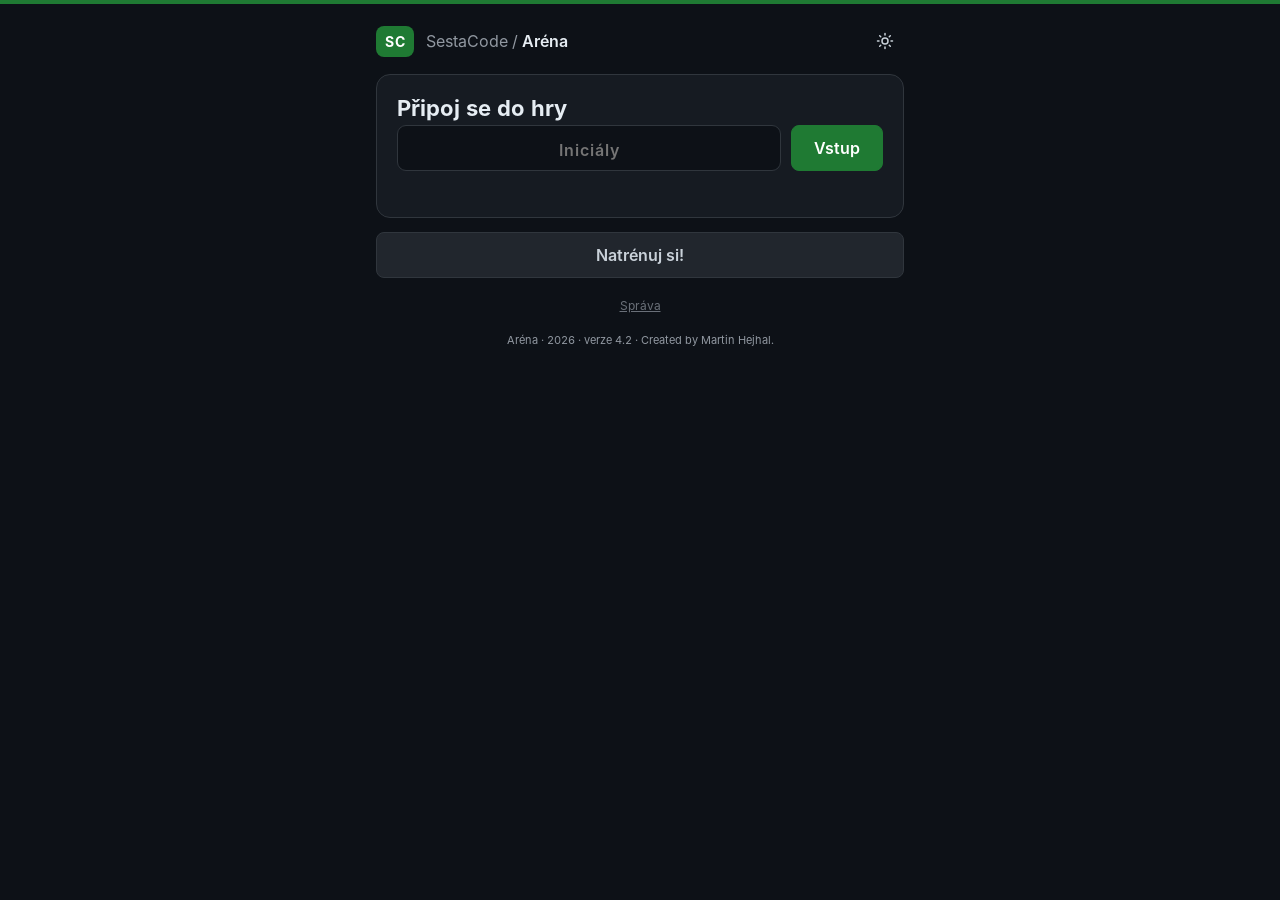
==== commit 1553c5c0: "Add files via upload" ====
--- a/arena/index.html
+++ b/arena/index.html
@@ -4,7 +4,7 @@
 <meta charset="utf-8">
 <meta name="viewport" content="width=device-width, initial-scale=1, viewport-fit=cover">
 <title>SestaCode / Aréna</title>
-<!-- Aréna v4.1 · 18. 11. 2026 · součást SestaCode (složka arena/) · Martin Hejhal -->
+<!-- Aréna v4.2 · 18. 11. 2026 · součást SestaCode (složka arena/) · Martin Hejhal -->
 <link rel="icon" href="data:image/svg+xml,%3Csvg xmlns='http://www.w3.org/2000/svg' viewBox='0 0 32 32'%3E%3Crect width='32' height='32' rx='9' fill='%231A7F37'/%3E%3Cpath d='m20 22 6-6-6-6M12 10l-6 6 6 6' fill='none' stroke='%23fff' stroke-width='2.4' stroke-linecap='round' stroke-linejoin='round'/%3E%3C/svg%3E">
 <style>
 /* písmo ze SestaCode (shared/fonts) */
@@ -37,6 +37,9 @@
   --on-p:#FFFFFF;
 }
 *{box-sizing:border-box;-webkit-tap-highlight-color:transparent}
+/* bez přiblížení dvojitým klepnutím (pinch zoom zůstává) */
+html,body,button,a,input,select,.pal,.blk,.add{touch-action:manipulation}
+button,.pal,.blk,.add{-webkit-user-select:none;user-select:none}
 html,body{margin:0}
 body{font-family:Inter,system-ui,-apple-system,"Segoe UI",sans-serif;font-feature-settings:"tnum";background:var(--bg-work);color:var(--text);font-size:14px;min-height:100vh}
 body.t-mode{height:100vh;overflow:hidden}
@@ -282,7 +285,7 @@
       <div style="margin-top:12px;display:flex;gap:8px"><button class="btn primary" id="tutRun"><svg class="i" viewBox="0 0 24 24"><path d="M7 4v16l13-8z"/></svg>Spustit</button><button class="btn" id="tutAgain" style="display:none">Opakovat</button><span class="steps" id="tutSteps" style="margin-left:auto;align-self:center"></span></div>
     </div>
     <button class="sprava" id="toTeacher">Správa</button>
-    <div class="s-foot">Aréna · 2026 · verze 4.1 · Created by Martin Hejhal.</div>
+    <div class="s-foot">Aréna · 2026 · verze 4.2 · Created by Martin Hejhal.</div>
   </div>
 </div>
 
@@ -304,7 +307,7 @@
         <div id="gPy"></div>
       </div>
     </div>
-    <div class="s-foot">Aréna · 2026 · verze 4.1 · Created by Martin Hejhal. <span class="demo-badge">ukázkový režim</span></div>
+    <div class="s-foot">Aréna · 2026 · verze 4.2 · Created by Martin Hejhal. <span class="demo-badge">ukázkový režim</span></div>
   </div>
 </div>
 
@@ -341,7 +344,7 @@
       </div></div>
     </div>
   </div>
-  <div class="t-foot">Aréna · 2026 · verze 4.1 · Created by Martin Hejhal.</div>
+  <div class="t-foot">Aréna · 2026 · verze 4.2 · Created by Martin Hejhal.</div>
 </div>
 
 <div class="toast" id="toast"></div>
@@ -357,7 +360,7 @@
 
 <script>
 /* ===================== Konfigurace ===================== */
-const VERSION='4.1';
+const VERSION='4.2';
 const FB_CONFIG={
   apiKey:"AIzaSyAdlrwhz0dkTKl9pYi6VYe1fxENhNM7J0o",
   authDomain:"sestacode-arena.firebaseapp.com",
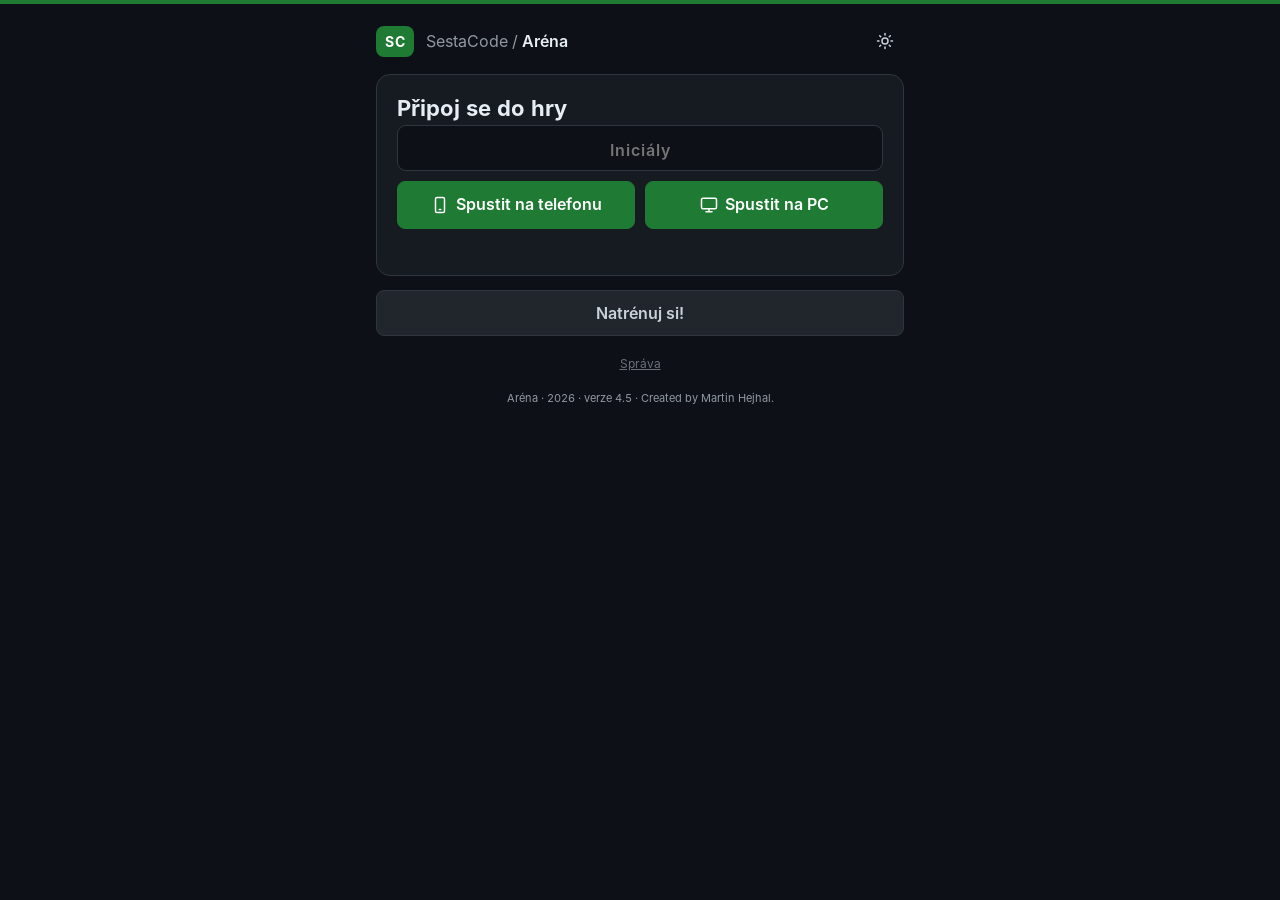
==== commit f63a23db: "Update print statement from 'Hello' to 'Goodbye'" ====
--- a/arena/index.html
+++ b/arena/index.html
@@ -4,7 +4,7 @@
 <meta charset="utf-8">
 <meta name="viewport" content="width=device-width, initial-scale=1, viewport-fit=cover">
 <title>SestaCode / Aréna</title>
-<!-- Aréna v4.2 · 18. 11. 2026 · součást SestaCode (složka arena/) · Martin Hejhal -->
+<!-- Aréna v4.5 · 19. 11. 2026 · součást SestaCode (složka arena/) · Martin Hejhal -->
 <link rel="icon" href="data:image/svg+xml,%3Csvg xmlns='http://www.w3.org/2000/svg' viewBox='0 0 32 32'%3E%3Crect width='32' height='32' rx='9' fill='%231A7F37'/%3E%3Cpath d='m20 22 6-6-6-6M12 10l-6 6 6 6' fill='none' stroke='%23fff' stroke-width='2.4' stroke-linecap='round' stroke-linejoin='round'/%3E%3C/svg%3E">
 <style>
 /* písmo ze SestaCode (shared/fonts) */
@@ -74,6 +74,20 @@
 .join h1{margin:0 0 4px;font-size:22px}
 .join p{margin:0 0 14px;color:var(--muted)}
 .join-row{display:flex;gap:10px}
+.join-btns{display:grid;grid-template-columns:1fr 1fr;gap:10px;margin-top:10px}
+.join-btns .btn{height:auto;min-height:48px;padding:8px 10px;white-space:normal;line-height:1.2}
+.s-mapcard{display:none;padding:14px;justify-content:center;align-items:flex-start}
+body.pc .s-wrap,body.pc .s-head-in{max-width:1500px}
+body.pc .s-cols{display:grid;grid-template-columns:minmax(340px,430px) minmax(0,1fr);gap:16px;align-items:start}
+body.pc .s-mapcard{display:flex;position:sticky;top:84px}
+.bot.mine .arw path{stroke:var(--text)!important;stroke-width:9}
+body.beast .bot.mine .arw path{stroke:#fff!important;stroke-width:9}
+.ptimer{font-size:20px;font-weight:700;font-variant-numeric:tabular-nums;color:var(--text);min-width:64px;text-align:right;margin-right:6px}
+.ptimer small{display:block;font-size:10px;font-weight:500;color:var(--muted);text-align:right}
+.allin{position:absolute;left:50%;top:50%;transform:translate(-50%,-50%);z-index:20;display:none;flex-direction:column;align-items:center;gap:12px;padding:26px 34px;border-radius:16px;background:var(--bg-app);border:2px solid var(--accent-text);box-shadow:0 20px 60px rgba(0,0,0,.45);text-align:center}
+.allin.on{display:flex}
+.allin b{font-size:26px}
+.allin small{color:var(--muted);font-size:13px}
 .join input{flex:1;min-width:0;height:46px;border-radius:9px;border:1px solid var(--border);background:var(--bg-work);color:var(--text);font:inherit;font-size:22px;font-weight:800;text-align:center;text-transform:uppercase;letter-spacing:4px}
 .join input::placeholder{font-size:16px;letter-spacing:1px;font-weight:600;text-transform:none}
 .join input:focus{outline:2px solid var(--accent-text);outline-offset:0}
@@ -149,19 +163,19 @@
 body.beast{--text:#E6EDF3;--text-2:#C9D1D9;--muted:#9198A1;--accent-text:#2EA043;--seq-bg:#06162A;--seq-b:#1F6FEB;--seq-t:#79C0FF;--rep-bg:#1F1206;--rep-b:#BD561D;--rep-t:#FFA657;--if-bg:#170E29;--if-b:#8957E5;--if-t:#D2A8FF;--bg-app:#000;--bg-work:#000;--bg-canvas:#000;--bg-subtle:#0B0B0B;--border:#123A1C;--accent-soft:#06200D;
   --p0:#39FF14;--p1:#00E5FF;--p2:#FF2D95;--p3:#FF3B30;--p4:#2F7BFF;--p5:#FFD60A;--p6:#BF5AF2;--p7:#FF8A00;--p8:#FFFFFF;--p9:#00FFB3;--p10:#3D5AFE;--p11:#FF00FF;--p12:#C6FF00;--p13:#E040FB;--on-p:#000}
 body.beast .card,body.beast .prow,body.beast .modal,body.beast .s-head,body.beast #vTeacher header,body.beast aside,body.beast .t-foot{background:#000}
-#vTeacher.beast .btn.beast{background:#1E7D34;border-color:#1E7D34;color:#000}
-#vTeacher.beast .sheet{background:#000;border-color:#145A26}
-#vTeacher.beast .board{background:#000;border-color:#145A26}
-#vTeacher.beast .cell{background:#000;border-color:#124F22}
-#vTeacher.beast .cell.wall{background:#05170A;border-color:#1E7D34;background-image:repeating-linear-gradient(45deg,transparent 0 6px,rgba(30,125,52,.38) 6px 7px)}
-#vTeacher.beast .bot .arw path{fill:#1E7D34!important;stroke-width:4}
-#vTeacher.beast .bot.bump .arw path{stroke-width:7}
-#vTeacher.beast .bot .lab{color:#000}
-#vTeacher.beast .coin{background:radial-gradient(circle at 34% 30%,#FF9AA8 0 10%,#F0102F 30%,#A3001A 68%,#50000C 100%);border-color:#2B0006}
-#vTeacher.beast .knife{left:6%;top:6%;width:88%;height:88%;fill:#E6EDF3;stroke:#8B949E}
-#vTeacher.beast .bot svg.kb{width:54%;height:54%;right:-16%;top:-16%}
-#vTeacher.beast .legend,#vTeacher.beast .tools .stepl{color:#2EA043}
-#vTeacher.beast .count{background:rgba(0,0,0,.55);color:#2EA043}
+body.beast .btn.beast{background:#1E7D34;border-color:#1E7D34;color:#000}
+body.beast .sheet{background:#000;border-color:#145A26}
+body.beast .board{background:#000;border-color:#145A26}
+body.beast .cell{background:#000;border-color:#124F22}
+body.beast .cell.wall{background:#05170A;border-color:#1E7D34;background-image:repeating-linear-gradient(45deg,transparent 0 6px,rgba(30,125,52,.38) 6px 7px)}
+body.beast .bot .arw path{fill:#1E7D34!important;stroke-width:4}
+body.beast .bot.bump .arw path{stroke-width:7}
+body.beast .bot .lab{color:#000}
+body.beast .coin{background:radial-gradient(circle at 34% 30%,#FF9AA8 0 10%,#F0102F 30%,#A3001A 68%,#50000C 100%);border-color:#2B0006}
+body.beast .knife{left:6%;top:6%;width:88%;height:88%;fill:#E6EDF3;stroke:#8B949E}
+body.beast .bot svg.kb{width:54%;height:54%;right:-16%;top:-16%}
+body.beast .legend,body.beast .tools .stepl{color:#2EA043}
+body.beast .count{background:rgba(0,0,0,.55);color:#2EA043}
 .tag{font-size:11px;color:var(--muted)}
 .add{min-height:38px;border:1px dashed var(--border);border-radius:8px;display:flex;align-items:center;padding:0 12px;font-size:13px;color:var(--muted);cursor:pointer;background:transparent;text-align:left;width:100%}
 .add:hover{border-color:var(--muted)}
@@ -270,7 +284,8 @@
     <div class="s-top"><a class="logo-tile" href="../" title="Rozcestník SestaCode">SC</a><span class="nm"><span>SestaCode /</span> <b>Aréna</b></span><span class="sp"></span><span class="demo-badge">ukázkový režim</span><button class="ibtn themeBtn" title="Tmavý / světlý režim" aria-label="Tmavý / světlý režim"></button></div>
     <div class="card join">
       <h1>Připoj se do hry</h1>
-      <div class="join-row"><input id="jIn" maxlength="2" autocomplete="off" autocapitalize="characters" spellcheck="false" placeholder="Iniciály"><button class="btn primary big" id="jBtn">Vstup</button></div>
+      <div class="join-row"><input id="jIn" maxlength="2" autocomplete="off" autocapitalize="characters" spellcheck="false" placeholder="Iniciály"></div>
+      <div class="join-btns"><button class="btn primary big jb" data-mode="mobile"><svg class="i" viewBox="0 0 24 24"><rect x="6" y="2" width="12" height="20" rx="2"/><path d="M11 18h2"/></svg>Spustit na telefonu</button><button class="btn primary big jb" data-mode="pc"><svg class="i" viewBox="0 0 24 24"><rect x="2" y="3" width="20" height="14" rx="2"/><path d="M8 21h8M12 17v4"/></svg>Spustit na PC</button></div>
       <div class="err" id="jErr"></div>
     </div>
     <button class="btn big trainbtn" id="trainBtn">Natrénuj si!</button>
@@ -285,7 +300,7 @@
       <div style="margin-top:12px;display:flex;gap:8px"><button class="btn primary" id="tutRun"><svg class="i" viewBox="0 0 24 24"><path d="M7 4v16l13-8z"/></svg>Spustit</button><button class="btn" id="tutAgain" style="display:none">Opakovat</button><span class="steps" id="tutSteps" style="margin-left:auto;align-self:center"></span></div>
     </div>
     <button class="sprava" id="toTeacher">Správa</button>
-    <div class="s-foot">Aréna · 2026 · verze 4.2 · Created by Martin Hejhal.</div>
+    <div class="s-foot">Aréna · 2026 · verze 4.5 · Created by Martin Hejhal.</div>
   </div>
 </div>
 
@@ -300,14 +315,17 @@
   </div></div>
   <div class="s-wrap">
     <div class="s-status" id="sStatus"></div>
-    <div class="card" style="padding:14px">
-      <div class="ed" id="edGame" data-ed="game">
-        <div class="palette" id="gPal"></div>
-        <div class="prog" id="gProg"></div>
-        <div id="gPy"></div>
+    <div class="s-cols">
+      <div class="card" style="padding:14px">
+        <div class="ed" id="edGame" data-ed="game">
+          <div class="palette" id="gPal"></div>
+          <div class="prog" id="gProg"></div>
+          <div id="gPy"></div>
+        </div>
       </div>
+      <div class="card s-mapcard" id="sMapCard"><div class="board" id="sBoard"></div></div>
     </div>
-    <div class="s-foot">Aréna · 2026 · verze 4.2 · Created by Martin Hejhal. <span class="demo-badge">ukázkový režim</span></div>
+    <div class="s-foot">Aréna · 2026 · verze 4.5 · Created by Martin Hejhal. <span class="demo-badge">ukázkový režim</span></div>
   </div>
 </div>
 
@@ -319,6 +337,7 @@
     <div class="tstats" id="tStats"></div>
     <div class="hicons">
       <span class="demo-badge">ukázkový režim</span>
+      <span class="ptimer" id="tTimer" title="Jak dlouho žáci programují"></span>
       <button class="btn" id="tQr" title="QR kód pro žáky">QR</button>
       <span id="tAct"></span>
       <button class="ibtn" id="tSettings" title="Nastavení" aria-label="Nastavení"><svg class="i" viewBox="0 0 24 24"><path d="M4 21v-7M4 10V3M12 21v-9M12 8V3M20 21v-5M20 12V3M1 14h6M9 8h6M17 16h6"/></svg></button>
@@ -341,10 +360,11 @@
           </div>
         </div>
         <div class="count" id="tCountdown"></div>
+        <div class="allin" id="tAllIn"><b>Všechny kódy dorazily</b><small>Odeslali všichni žáci, kteří jsou ve hře.</small><div style="display:flex;gap:8px"><button class="btn" id="aiClose">Zavřít</button><button class="btn primary" id="aiRun"><svg class="i" viewBox="0 0 24 24"><path d="M7 4v16l13-8z"/></svg>Spustit kolo</button></div></div>
       </div></div>
     </div>
   </div>
-  <div class="t-foot">Aréna · 2026 · verze 4.2 · Created by Martin Hejhal.</div>
+  <div class="t-foot">Aréna · 2026 · verze 4.5 · Created by Martin Hejhal.</div>
 </div>
 
 <div class="toast" id="toast"></div>
@@ -360,7 +380,7 @@
 
 <script>
 /* ===================== Konfigurace ===================== */
-const VERSION='4.2';
+const VERSION='4.5';
 const FB_CONFIG={
   apiKey:"AIzaSyAdlrwhz0dkTKl9pYi6VYe1fxENhNM7J0o",
   authDomain:"sestacode-arena.firebaseapp.com",
@@ -373,7 +393,7 @@
 const HESLO='informatika';
 const DEMO=/[?&]demo=1/.test(location.search)||location.protocol==='file:';
 if(DEMO)document.body.classList.add('demo');
-const DEF_SET={map:0,bots:0,botLvl:'mix',maxBlocks:8,maxSteps:25,forMax:3,speed:600,python:false,sv:36};
+const DEF_SET={map:0,bots:0,botLvl:'mix',maxBlocks:8,maxSteps:25,forMax:3,speed:600,python:false,sv:36,knives:4};
 const LVL={zacatecnik:'Začátečník',stredni:'Střední',chytry:'Chytrý'};
 const ls={get(k,d){try{const v=localStorage.getItem('scode:arena:'+k);return v==null?d:JSON.parse(v)}catch(e){return d}},set(k,v){try{localStorage.setItem('scode:arena:'+k,JSON.stringify(v))}catch(e){}},del(k){try{localStorage.removeItem('scode:arena:'+k)}catch(e){}}};
 const ss={get(k,d){try{const v=sessionStorage.getItem('scode:arena:'+k);return v==null?d:JSON.parse(v)}catch(e){return d}},set(k,v){try{sessionStorage.setItem('scode:arena:'+k,JSON.stringify(v))}catch(e){}},del(k){try{sessionStorage.removeItem('scode:arena:'+k)}catch(e){}}};
@@ -450,7 +470,7 @@
 function* exec(list,w,ri){for(const n of list){if(n.t==='REP'){for(let k=0;k<n.n;k++)yield* exec(n.body,w,ri)}else if(n.t==='IF'){const r=w.robots[ri];if(blocked(w,r.x+DX[r.d],r.y+DY[r.d]))yield* exec(n.body,w,ri)}else yield n}}
 function stepWorld(w,acts,order,ev){
   const collect=r=>{const k=r.x+','+r.y;
-    if(w.coins.has(k)){w.coins.delete(k);const v=w.big&&w.big.has(k)?4:1;if(v>1)w.big.delete(k);r.score+=v;ev&&ev.push({t:'coin',a:r.i})}
+    if(w.coins.has(k)){w.coins.delete(k);const v=w.big&&w.big.has(k)?3:1;if(v>1)w.big.delete(k);r.score+=v;ev&&ev.push({t:'coin',a:r.i})}
     if(w.knives&&w.knives.has(k)){w.knives.delete(k);r.knife=true;ev&&ev.push({t:'knife',a:r.i})}};
   for(const i of order){
     const a=acts[i];if(!a)continue;const r=w.robots[i];if(r.out)continue;
@@ -461,7 +481,7 @@
       if(blocked(w,tx,ty)){ev&&ev.push({t:'bump',a:i});continue}
       const o=robotAt(w,tx,ty);
       if(o&&(r.knife||o.knife)){
-        if(r.knife&&o.knife){r.knife=false;o.knife=false;ev&&ev.push({t:'clash',a:i,b:o.i});continue}
+        if(r.knife&&o.knife){r.out=true;o.out=true;ev&&ev.push({t:'clash',a:i,b:o.i});continue}
         if(r.knife){o.out=true;ev&&ev.push({t:'kill',a:i,b:o.i});r.x=tx;r.y=ty;collect(r);continue}
         r.out=true;ev&&ev.push({t:'kill',a:o.i,b:i});continue;
       }
@@ -673,13 +693,10 @@
     for(let i=0;i<W*H;i++){const c=document.createElement('div');c.className='cell';el.appendChild(c);b.cells.push(c)}};
   b.size=cell=>{b.cell=cell;el.style.setProperty('--c',cell+'px');el.style.setProperty('--gap',b.gap+'px');el.style.setProperty('--pad',b.pad+'px');el.style.setProperty('--lf',Math.round(cell*0.29)+'px');el.style.setProperty('--sf',Math.round(cell*0.22)+'px')};
   b.fit=(w,h)=>{b.size(Math.max(16,Math.min(90,Math.floor(Math.min((w-2*b.pad-(W-1)*b.gap)/W,(h-2*b.pad-(H-1)*b.gap)/H)))))};
-  b.render=(w,trails,fx,lead,showScore)=>{
-    const tm={};(trails||[]).forEach((t,i)=>t.forEach(k=>{(tm[k]=tm[k]||new Set()).add(i)}));
-    const n=w.robots.length||1;
+  b.render=(w,trails,fx,lead,showScore,mine)=>{
     for(let y=0;y<H;y++)for(let x=0;x<W;x++){const k=x+','+y,c=b.cells[y*W+x];c.className='cell'+(w.walls.has(k)?' wall':'');
-      let h=w.coins.has(k)?(w.big&&w.big.has(k)?'<span class="coin big">4</span>':'<span class="coin"></span>'):'';
+      let h=w.coins.has(k)?(w.big&&w.big.has(k)?'<span class="coin big">3</span>':'<span class="coin"></span>'):'';
       if(w.knives&&w.knives.has(k))h+=knifeSvg('knife');
-      if(tm[k])for(const i of tm[k]){const a=i/n*2*Math.PI,r=w.robots[i];if(!r)continue;h+=`<span class="tr" style="background:${colorOf(r.ci)};left:calc(50% + ${Math.round(Math.sin(a)*38)}% - 1.5px);top:calc(50% - ${Math.round(Math.cos(a)*38)}% - 1.5px)"></span>`}
       c.innerHTML=h}
     const ids=new Set(w.robots.filter(r=>!r.out).map(r=>r.id));
     for(const id in b.toks)if(!ids.has(id)){b.toks[id].remove();delete b.toks[id]}
@@ -694,7 +711,7 @@
       e.style.left=(b.pad+r.x*(b.cell+b.gap))+'px';e.style.top=(b.pad+r.y*(b.cell+b.gap))+'px';
       e.querySelector('.arw').style.transform=`rotate(${r.rot}deg)`;
       e.querySelector('.lab').style.transform=`translate(${-DX[r.d]*k}px,${-DY[r.d]*k}px)`;
-      e.classList.toggle('bump',!!fx&&fx[i]==='bump');e.classList.toggle('pushed',!!fx&&fx[i]==='pushed');e.classList.toggle('lead',!!lead&&lead.has(r.id));
+      e.classList.toggle('bump',!!fx&&fx[i]==='bump');e.classList.toggle('pushed',!!fx&&fx[i]==='pushed');e.classList.toggle('lead',!!lead&&lead.has(r.id));e.classList.toggle('mine',!!mine&&r.id===mine);
     });
   };
   return b;
@@ -791,24 +808,26 @@
 const ST={id:null,round:null,sent:false,dirty:false,main:null,unsub:[],beatT:null};
 function normId(v){return (v||'').replace(/[^\p{L}]/gu,'').toUpperCase().slice(0,2)}
 $('jIn').addEventListener('input',e=>{const v=normId(e.target.value);if(e.target.value!==v)e.target.value=v;$('jErr').textContent=''});
-$('jIn').addEventListener('keydown',e=>{if(e.key==='Enter')join()});
-$('jBtn').onclick=()=>join();
-async function join(auto){
+$('jIn').addEventListener('keydown',e=>{if(e.key==='Enter')join(null,guessMode())});
+document.querySelectorAll('.jb').forEach(b=>b.onclick=()=>join(null,b.dataset.mode));
+const guessMode=()=>matchMedia('(pointer:coarse)').matches||innerWidth<760?'mobile':'pc';
+async function join(auto,mode){
   const id=auto||normId($('jIn').value);
   if(id.length!==2){$('jErr').textContent='Napiš dvě písmena.';return}
-  $('jBtn').disabled=true;$('jBtn').textContent='Připojuji';$('jErr').textContent='';
+  ST.mode=mode||ss.get('mode',null)||guessMode();
+  document.querySelectorAll('.jb').forEach(b=>b.disabled=true);$('jErr').textContent='';
   try{
     await backend();await B.init();
     await B.join(id);
-    ST.id=id;ss.set('me',id);startStudent();
+    ST.id=id;ss.set('me',id);ss.set('mode',ST.mode);startStudent();
   }catch(e){
     console.warn(e);ss.del('me');
     if(!auto)$('jErr').textContent=e&&e.code==='permission-denied'?`Iniciály ${id} už někdo používá. Zkus jiné.`:'Nepodařilo se připojit. Zkontroluj internet a zkus to znovu.';
     show('vStart');
-  }finally{$('jBtn').disabled=false;$('jBtn').textContent='Vstup'}
+  }finally{document.querySelectorAll('.jb').forEach(b=>b.disabled=false)}
 }
 function startStudent(){
-  show('vStudent');window.scrollTo(0,0);
+  show('vStudent');window.scrollTo(0,0);document.body.classList.toggle('pc',ST.mode==='pc');
   ST.round=null;ST.sent=false;ST.dirty=false;
   ST.unsub.push(B.onMain(m=>{ST.main=m;studentMain()}));
   ST.unsub.push(B.onPlayer(ST.id,p=>{if(!p&&ST.id)leaveStudent(ST.main&&ST.main.phase==='closed'?'Hra skončila.':'Učitel tě odhlásil ze hry.')}));
@@ -817,7 +836,7 @@
 }
 function leaveStudent(msg){
   ST.unsub.forEach(u=>{try{u()}catch(e){}});ST.unsub=[];clearInterval(ST.beatT);
-  ST.id=null;ss.del('me');document.body.classList.remove('beast');ED.game.prog=[];ED.game.target='main';
+  ST.id=null;ss.del('me');ss.del('mode');document.body.classList.remove('beast','pc');ED.game.prog=[];ED.game.target='main';
   show('vStart');$('jErr').textContent=msg||'';
 }
 function studentMain(){
@@ -845,8 +864,19 @@
   else{s.textContent='';s.style.display='none'}
   const btn=$('sendBtn');btn.disabled=ctx.locked;btn.textContent=ST.sent&&!ST.dirty?'Odesláno':ST.sent?'Odeslat znovu':'Odeslat';
   btn.classList.toggle('primary',!(ST.sent&&!ST.dirty));
-  renderEditor(ctx);
-}
+  renderEditor(ctx);renderStudentMap();
+}
+let sB=null;
+function renderStudentMap(){
+  const m=ST.main;if(ST.mode!=='pc'||!m||!m.world||m.phase==='closed'){if(sB)$('sBoard').style.visibility='hidden';return}
+  $('sBoard').style.visibility='';
+  if(!sB){sB=Board($('sBoard'),GW,GH);sB.build()}
+  const mp=MAPS[m.world.map]||MAPS[0];
+  const w={W:GW,H:GH,walls:mirror(mp.walls,GW,GH),coins:new Set(m.world.coins),big:new Set(m.world.big||[]),knives:new Set(m.world.knives||[]),robots:m.world.robots.map(r=>Object.assign({},r,{rot:r.d*90}))};
+  const card=$('sMapCard');sB.fit(card.clientWidth-30,innerHeight-130);
+  sB.render(w,null,null,leaders(w),true,ST.id);
+}
+window.addEventListener('resize',()=>{if(ST.id&&ST.mode==='pc')renderStudentMap()});
 function studentChanged(){if(ST.sent){ST.dirty=true}studentMain()}
 $('sendBtn').onclick=async()=>{
   const ctx=ED.game;if(ctx.locked||!ST.id)return;
@@ -877,6 +907,7 @@
   B.onPlayers(p=>{T.players=p||{};T.loaded.players=true;syncRobots();renderTeacher()});
   B.onPrograms(p=>{T.programs=p||{};renderTeacher()});
   setInterval(()=>{if(!T.running)renderPlayers()},15000);
+  setInterval(renderTimer,1000);
   window.addEventListener('resize',fitTeacher);
 }
 function ES(){const s=T.set;return s.beast?{maxBlocks:12,maxSteps:50,speed:Math.round(s.speed*0.45)}:{maxBlocks:s.maxBlocks,maxSteps:s.maxSteps,speed:s.speed}}
@@ -895,10 +926,10 @@
   const old=T.world?T.world.robots:[];
   T.world={W:GW,H:GH,map:T.set.map,walls:mirror(mp.walls,GW,GH),coins:mirror(mp.coins,GW,GH),robots:[]};
   T.world.big=T.set.beast?new Set([...mirror(mp.big||[],GW,GH)].filter(k=>T.world.coins.has(k))):new Set();
-  T.world.knives=T.set.beast?mirror(mp.knife||[],GW,GH):new Set();
+  T.world.knives=T.set.beast?knifeCells(T.world,T.set.knives==null?4:T.set.knives):new Set();
   T.world.total=T.world.coins.size;
   for(const r of old){const n=Object.assign({},r,{score:0,knife:false,out:false});placeRobot(T.world,n);T.world.robots.push(n)}
-  T.main={v:3,gameId:newGameId(),phase:'plan',round:1,settings:Object.assign({},T.set),world:null};
+  T.main={v:3,gameId:newGameId(),phase:'plan',round:1,planAt:Date.now(),settings:Object.assign({},T.set),world:null};
   T.trails=null;T.fx=null;T.last={};T.replay=null;
   if(save)saveMain();
 }
@@ -909,6 +940,19 @@
     let d=99;for(const o of w.robots)d=Math.min(d,Math.abs(o.x-x)+Math.abs(o.y-y));if(d>bd){bd=d;best=[x,y]}}
   if(!best){outer:for(let y=0;y<w.H;y++)for(let x=0;x<w.W;x++)if(!blocked(w,x,y)&&!robotAt(w,x,y)&&!w.coins.has(x+','+y)){best=[x,y];break outer}}
   const [x,y]=best||[0,0];r.x=x;r.y=y;r.d=y===0?2:y===w.H-1?0:x===0?1:3;r.rot=r.d*90;
+}
+function knifeCells(w,n){
+  const res=new Set();if(!n)return res;
+  const pr=([x,y])=>[w.W-1-x,w.H-1-y];
+  const ok=(x,y)=>x>=2&&y>=2&&x<=w.W-3&&y<=w.H-3&&!w.walls.has(x+','+y)&&!w.coins.has(x+','+y);
+  const cand=[];for(let y=2;y<=w.H-3;y++)for(let x=2;x<=w.W-3;x++){const q=pr([x,y]);if(ok(x,y)&&ok(q[0],q[1])&&(x<q[0]||(x===q[0]&&y<q[1])))cand.push([x,y])}
+  const dist=(a,b)=>Math.abs(a[0]-b[0])+Math.abs(a[1]-b[1]);const chosen=[];
+  while(chosen.length*2<n&&chosen.length<cand.length){
+    let best=null,bd=-1e9;const pts=chosen.flatMap(c=>[c,pr(c)]);
+    for(const c of cand){if(chosen.includes(c))continue;const d=pts.length?Math.min(...pts.map(z=>Math.min(dist(z,c),dist(z,pr(c))))):-dist(c,[4,3]);if(d>bd){bd=d;best=c}}
+    if(!best)break;chosen.push(best)}
+  for(const c of chosen){res.add(c[0]+','+c[1]);const q=pr(c);res.add(q[0]+','+q[1])}
+  return res;
 }
 function freeCi(w){const used=new Set(w.robots.map(r=>r.ci));let c=0;while(used.has(c))c++;return c}
 function botLevel(k){return T.set.botLvl==='mix'?['zacatecnik','stredni','chytry'][k%3]:T.set.botLvl}
@@ -943,7 +987,22 @@
 $('rpPrev').onclick=()=>replayGo(-1);$('rpNext').onclick=()=>replayGo(1);
 function renderTeacher(){if(!T.main||!T.world)return;$('vTeacher').classList.toggle('beast',!!T.set.beast);document.body.classList.toggle('beast',!!T.set.beast);$('tbBeast').textContent=T.set.beast?'Back to normal':'Beast Mode';renderBar();renderPlayers();renderBoardT();
   $('tLegend').textContent=`Mapa: ${MAPS[T.world.map].name}`}
+function renderTimer(){
+  const m=T.main,el=$('tTimer');if(!el)return;
+  if(!m||m.phase!=='plan'||T.running){el.innerHTML='';return}
+  if(!m.planAt)m.planAt=Date.now();
+  const s=Math.max(0,Math.floor((Date.now()-m.planAt)/1000));el.innerHTML=`${Math.floor(s/60)}:${String(s%60).padStart(2,'0')}<small>programování</small>`;
+}
+function checkAllIn(){
+  const m=T.main;if(!m||!T.world)return;
+  const alive=Object.keys(T.players).filter(id=>{const r=T.world.robots.find(x=>x.id===id);return !(r&&r.out)});
+  const all=m.phase==='plan'&&!T.running&&alive.length>0&&alive.every(sentNow);
+  $('tAllIn').classList.toggle('on',all&&T.allDismiss!==m.gameId+':'+m.round);
+}
+$('aiClose').onclick=()=>{T.allDismiss=T.main.gameId+':'+T.main.round;checkAllIn()};
+$('aiRun').onclick=()=>{$('tAllIn').classList.remove('on');runRound()};
 function renderBar(){
+  checkAllIn();renderTimer();
   const m=T.main,w=T.world;const studs=Object.keys(T.players);const sent=studs.filter(sentNow).length;
   $('tStats').innerHTML=`<div class="stat"><small>Kolo</small><b>${m.round}</b></div><div class="stat"><small>Odesláno</small><b>${sent} / ${studs.length}</b></div><div class="stat"><small>Mince na mapě</small><b>${w.coins.size} / ${w.total}</b></div>`;
   $('tAct').innerHTML=m.phase==='end'?`<button class="btn" data-tb="results">Výsledky</button> <button class="btn primary" data-tb="new">${ic('refresh')}Nová hra</button>`:`<button class="btn primary" data-tb="run"${T.running?' disabled':''}>${ic('play')}Spustit kolo</button>`;
@@ -1019,7 +1078,7 @@
   w.robots.forEach((r,i)=>r.i=i);
   const E=effSet();const progs=w.robots.map((r,i)=>r.out?[]:r.bot?botProgram(w,i):(sentNow(r.id)?sanitize(T.programs[r.id].prog,E):[]));
   T.last={};w.robots.forEach((r,i)=>{if(!r.bot)T.last[r.id]=progs[i]});
-  T.main.phase='run';saveMain();renderBar();
+  T.main.phase='run';saveMain();renderBar();$('tAllIn').classList.remove('on');
   const sh=$('tSheet');sh.classList.add('full');fitTeacher();
   T.replay=null;T.trails=w.robots.map(r=>[r.x+','+r.y]);T.fx=null;renderBoardT();
   const frames=[snapFrame(w)];
@@ -1041,7 +1100,7 @@
   T.fx=null;renderBoardT();await sleep(1300);
   T.replay={frames,k:frames.length-1};
   sh.classList.remove('full');
-  T.main.round++;T.main.phase=w.coins.size?'plan':'end';
+  T.main.round++;T.main.phase=w.coins.size?'plan':'end';T.main.planAt=Date.now();T.allDismiss=null;
   T.running=false;
   if(T.pending){T.pending=false;syncRobots()}
   await saveMain();fitTeacher();renderTeacher();
@@ -1065,6 +1124,7 @@
   <div class="frow"><label>Mapa</label><select id="sMap">${sel(s.map,MAPS.map((m,i)=>[i,m.name]))}</select></div>
   <div class="frow"><label>Boti<small>Doplní hru o počítačové hráče.</small></label>${num('sBots',s.bots,0,13)}</div>
   <div class="frow"><label>Obtížnost botů</label><select id="sLvl">${sel(s.botLvl,[['mix','Mix (po třetinách)'],['zacatecnik','Začátečníci'],['stredni','Střední'],['chytry','Chytří']])}</select></div>
+  <div class="frow"><label>Počet nožů v Beast Mode<small>Projeví se po kliknutí na Nová hra nebo zapnutí Beast Mode.</small></label><select id="sKn">${sel(s.knives==null?4:s.knives,[[0,'0'],[2,'2'],[4,'4'],[6,'6'],[8,'8']])}</select></div>
   <h3>Program žáků</h3>
   <div class="frow"><label>Příkazů v programu</label>${num('sBlocks',s.maxBlocks,3,16)}</div>
   <div class="frow"><label>Příkazů v jednom cyklu</label>${num('sFor',s.forMax,1,6)}</div>
@@ -1086,7 +1146,7 @@
 $('tbEnd').onclick=async()=>{if(T.running||!T.main)return;if(!confirm('Ukončit hru? Všichni žáci budou odhlášeni a Správa se zavře.'))return;
   T.main.phase='closed';await saveMain();await kickAll();ss.del('ucitel');location.href=location.pathname+location.search};
 function readSet(){const v=id=>$(id);const n=(id,a,b)=>Math.max(a,Math.min(b,parseInt(v(id).value)||a));
-  Object.assign(T.set,{map:+v('sMap').value,bots:n('sBots',0,13),botLvl:v('sLvl').value,maxBlocks:n('sBlocks',3,16),forMax:n('sFor',1,6),maxSteps:n('sSteps',3,40),python:v('sPy').checked,speed:+v('sSpeed').value})}
+  Object.assign(T.set,{map:+v('sMap').value,bots:n('sBots',0,13),botLvl:v('sLvl').value,maxBlocks:n('sBlocks',3,16),forMax:n('sFor',1,6),maxSteps:n('sSteps',3,40),python:v('sPy').checked,speed:+v('sSpeed').value,knives:+v('sKn').value})}
 function shuffleCoins(w){const n=w.coins.size,nb=w.big?w.big.size:0;const free=[];for(let y=0;y<w.H;y++)for(let x=0;x<w.W;x++){const k=x+','+y;if(!w.walls.has(k)&&!robotAt(w,x,y)&&!(w.knives&&w.knives.has(k)))free.push(k)}
   for(let i=free.length-1;i>0;i--){const j=Math.floor(Math.random()*(i+1));[free[i],free[j]]=[free[j],free[i]]}const nc=free.slice(0,n);w.coins=new Set(nc);w.big=new Set(nc.slice(0,nb))}
 
@@ -1102,7 +1162,7 @@
   if(ss.get('ucitel',false)){startTeacher();return}
   show('vStart');initTutorial();
   if(location.hash==='#sprava')$('toTeacher').click();
-  const me=ss.get('me',null);if(me){$('jIn').value=me;join(me)}
+  const me=ss.get('me',null);if(me){$('jIn').value=me;join(me,ss.get('mode',null))}
 })();
 </script>
 </body>
